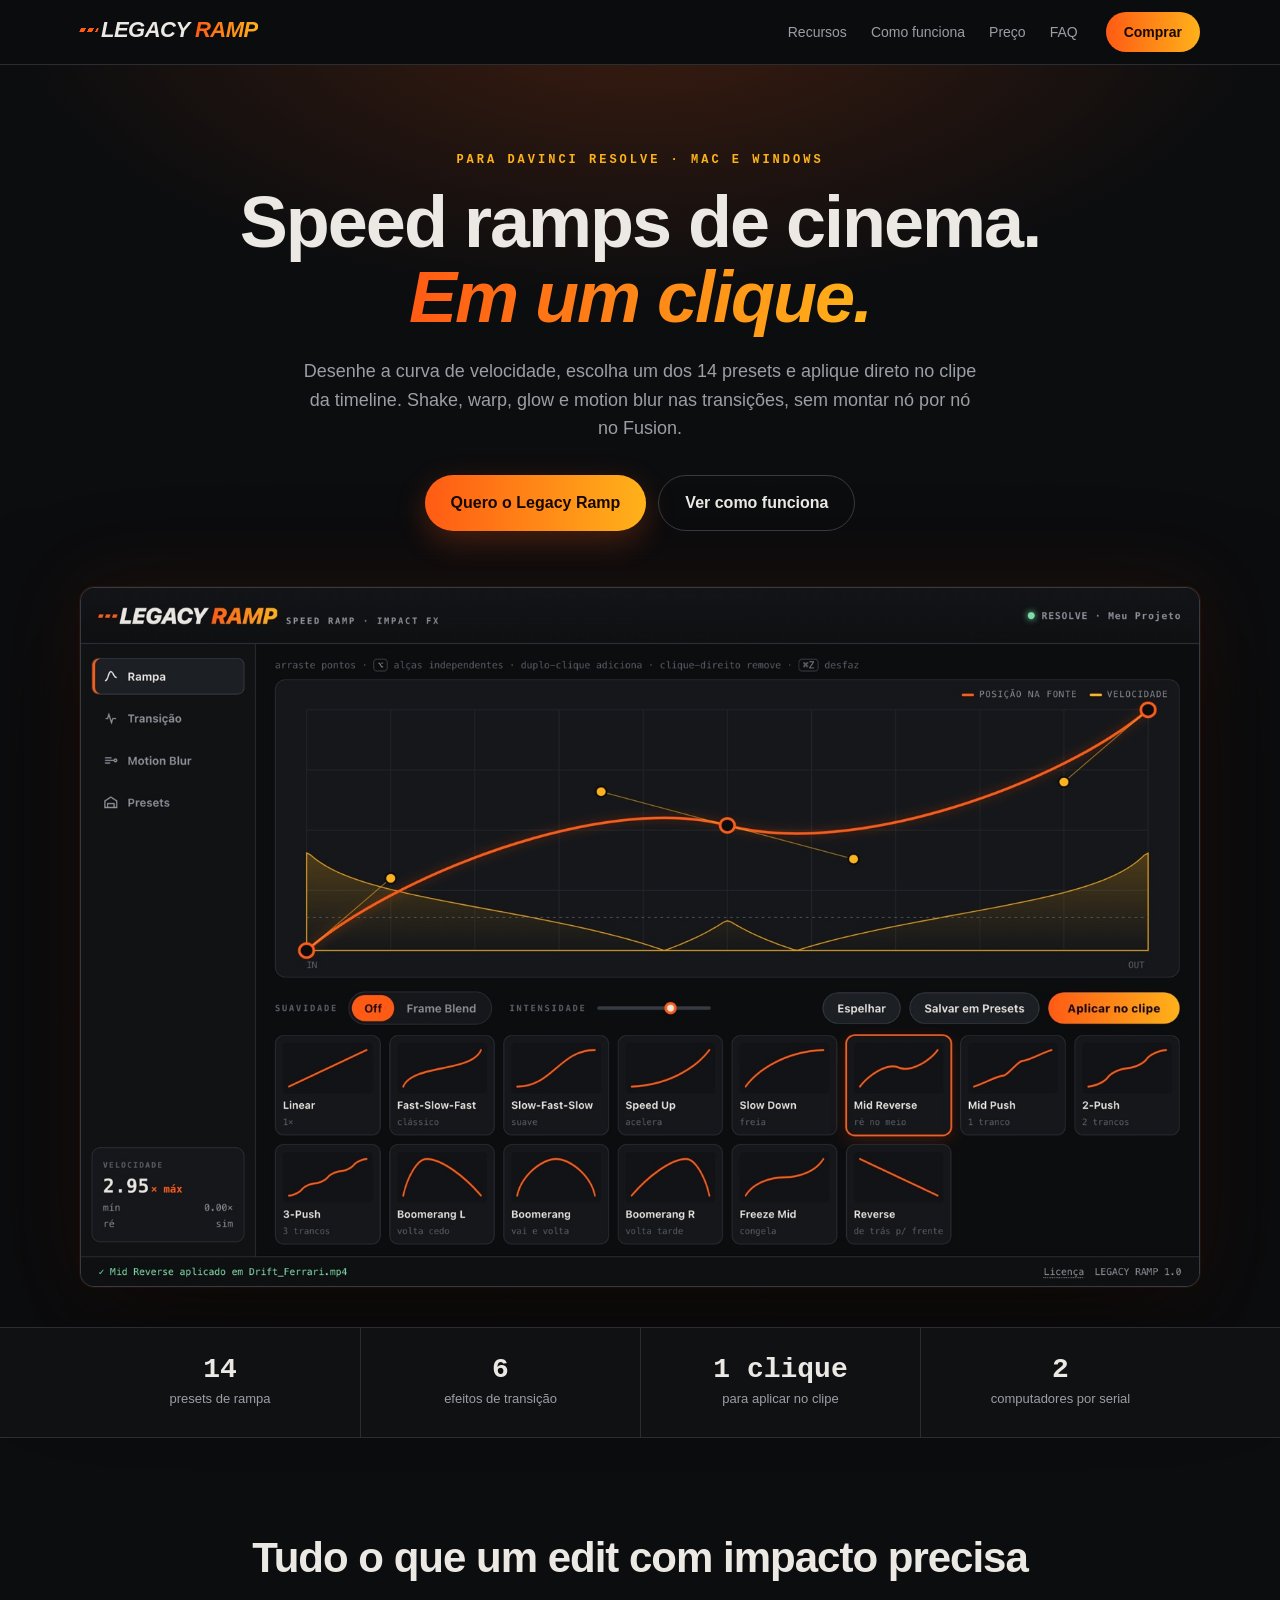
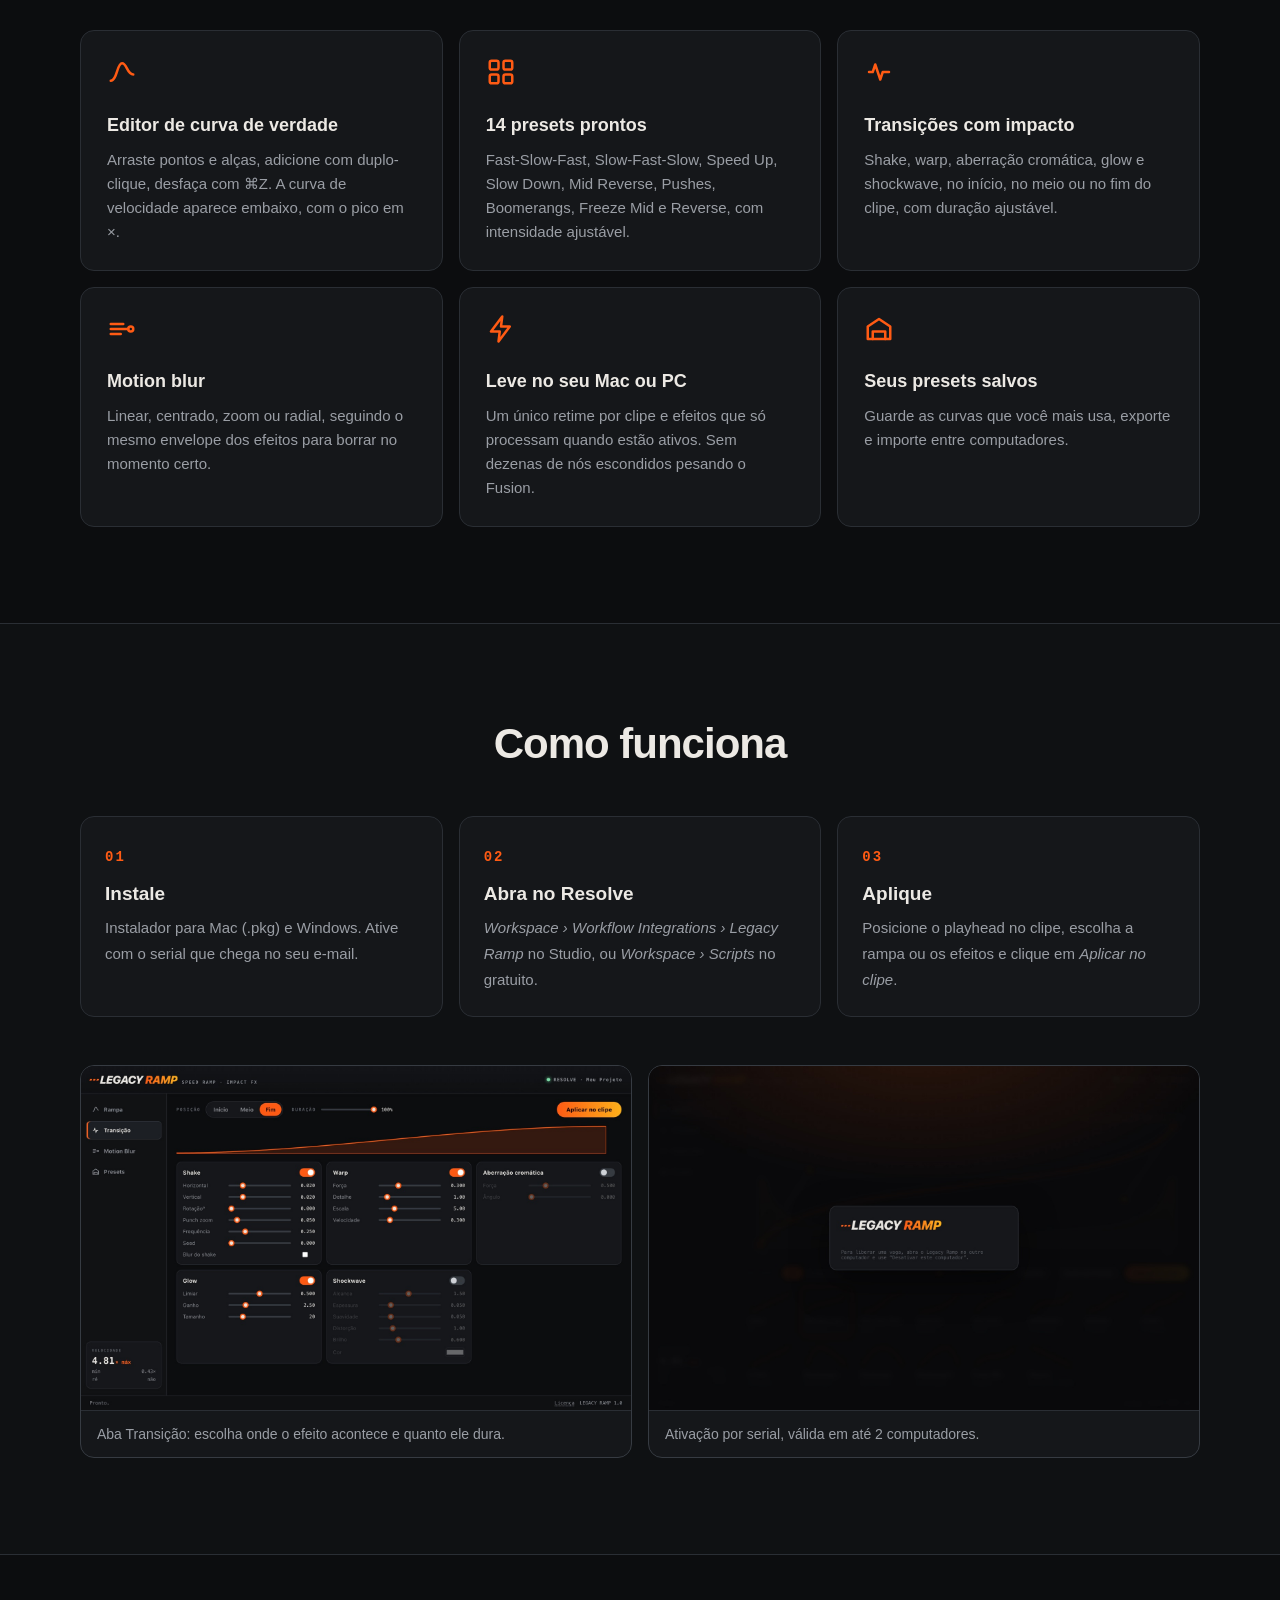
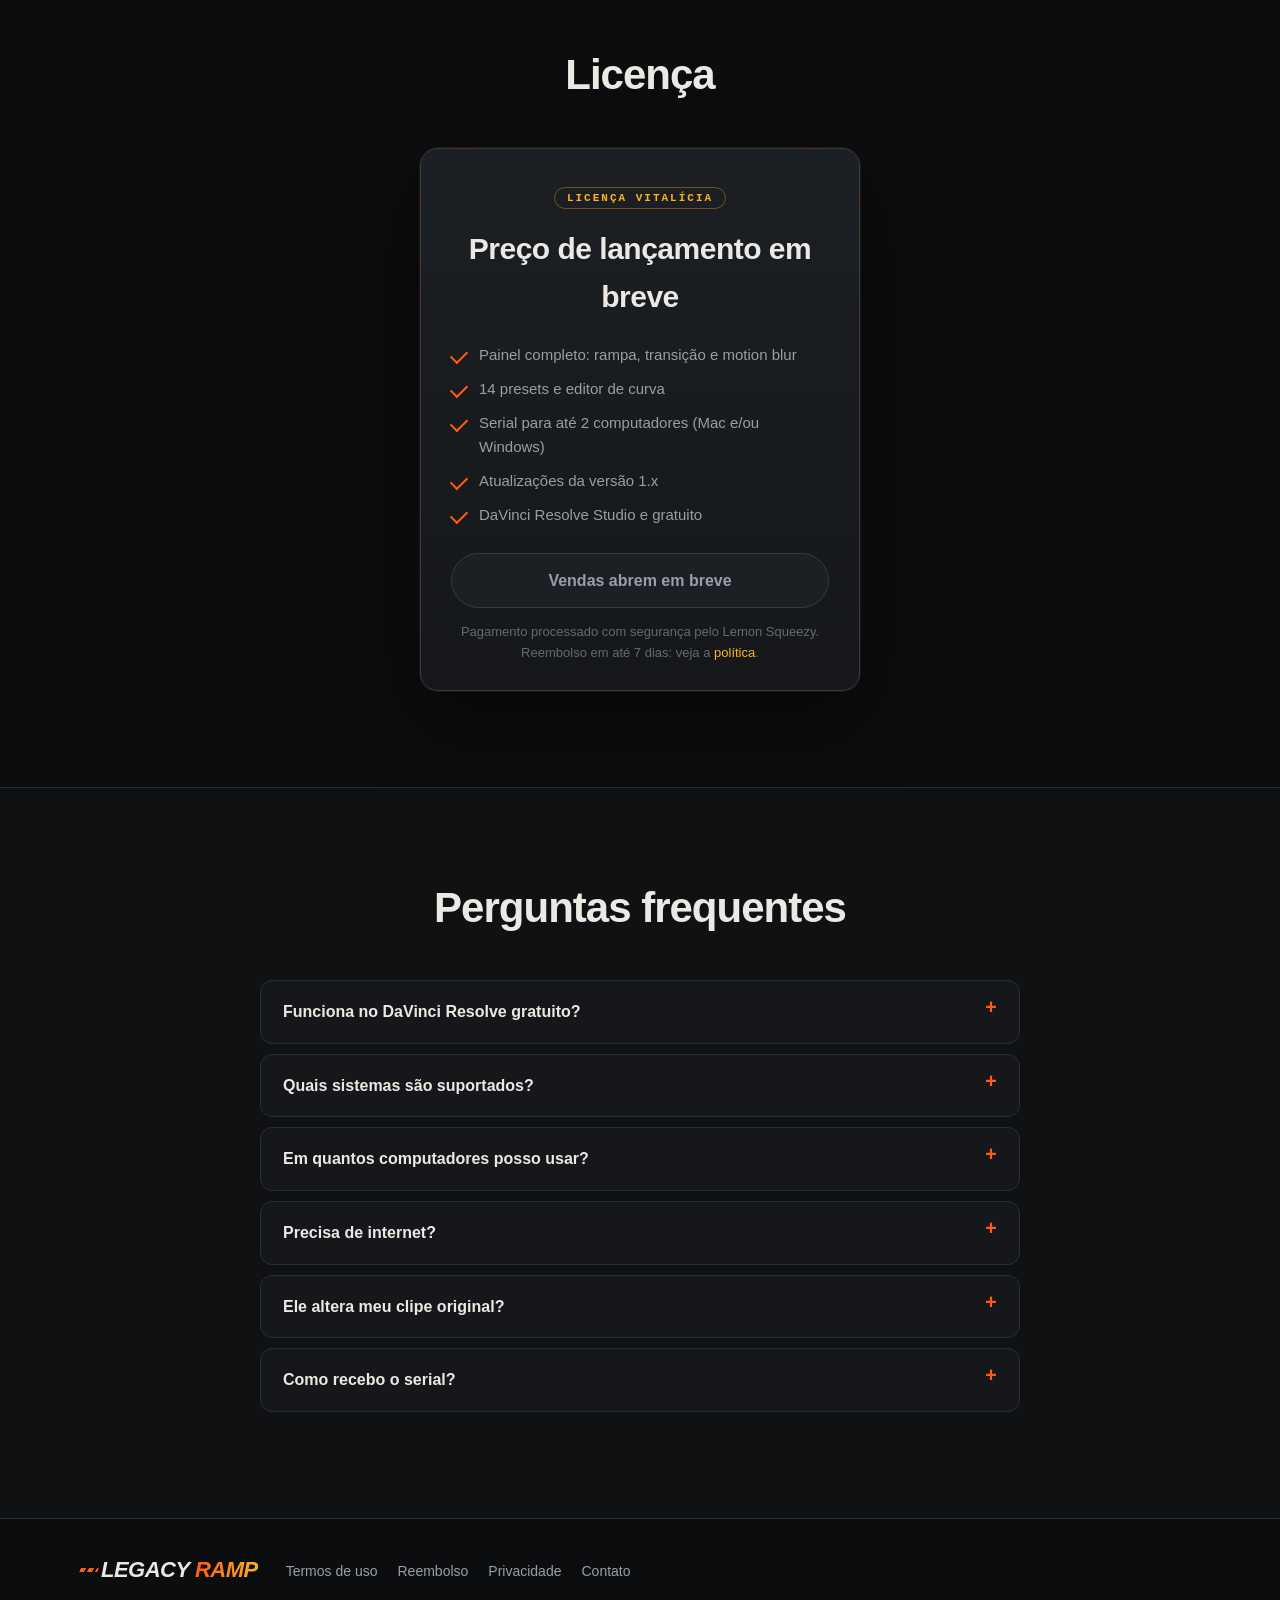
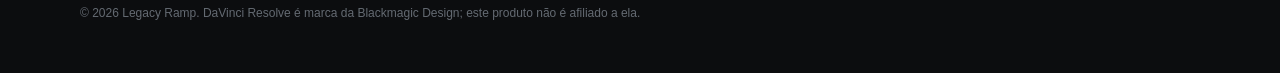
==== index.html @ 6aaabbdf "Landing page do Legacy Ramp Co-Authored-By: Claude Opus 5.5 <noreply@anthropic.com>" ====
<!doctype html>
<html lang="pt-BR">
<head>
<meta charset="utf-8">
<meta name="viewport" content="width=device-width, initial-scale=1">
<title>Legacy Ramp — speed ramp e impact FX para DaVinci Resolve</title>
<meta name="description" content="Speed ramps com curva editável, 14 presets e efeitos de transição (shake, warp, aberração, glow, shockwave, motion blur) aplicados com um clique no DaVinci Resolve.">
<meta property="og:title" content="Legacy Ramp — speed ramp e impact FX para DaVinci Resolve">
<meta property="og:description" content="Rampas de velocidade e efeitos de impacto aplicados com um clique no DaVinci Resolve.">
<meta property="og:image" content="img/ramp.jpg">
<link rel="icon" href="data:image/svg+xml,%3Csvg xmlns='http://www.w3.org/2000/svg' viewBox='0 0 32 32'%3E%3Crect width='32' height='32' rx='7' fill='%230c0d0f'/%3E%3Cpath d='M5 24c8 0 7-16 13-16s5 9 9 9' fill='none' stroke='%23ff5b14' stroke-width='3.5' stroke-linecap='round'/%3E%3C/svg%3E">
<link rel="stylesheet" href="style.css">
</head>
<body>

<header class="top">
  <div class="wrap bar">
    <a class="mark" href="#"><b><i></i>LEGACY <u>RAMP</u></b></a>
    <nav>
      <a href="#recursos">Recursos</a>
      <a href="#como">Como funciona</a>
      <a href="#preco">Preço</a>
      <a href="#faq">FAQ</a>
    </nav>
    <a class="btn sm" href="#preco">Comprar</a>
  </div>
</header>

<main>
  <!-- HERO -->
  <section class="hero">
    <div class="wrap">
      <p class="eyebrow">Para DaVinci Resolve · Mac e Windows</p>
      <h1>Speed ramps de cinema.<br><span>Em um clique.</span></h1>
      <p class="lead">Desenhe a curva de velocidade, escolha um dos 14 presets e aplique direto no clipe da timeline. Shake, warp, glow e motion blur nas transições, sem montar nó por nó no Fusion.</p>
      <div class="cta">
        <a class="btn" href="#preco">Quero o Legacy Ramp</a>
        <a class="btn ghost" href="#como">Ver como funciona</a>
      </div>
      <figure class="shot hero-shot">
        <img src="img/ramp.jpg" width="1600" height="1000" alt="Interface do Legacy Ramp: editor de curva de velocidade com o preset Mid Reverse selecionado e a grade de presets.">
      </figure>
    </div>
  </section>

  <!-- STRIP -->
  <section class="strip">
    <div class="wrap row">
      <div><b>14</b><span>presets de rampa</span></div>
      <div><b>6</b><span>efeitos de transição</span></div>
      <div><b>1 clique</b><span>para aplicar no clipe</span></div>
      <div><b>2</b><span>computadores por serial</span></div>
    </div>
  </section>

  <!-- FEATURES -->
  <section id="recursos" class="sec">
    <div class="wrap">
      <h2>Tudo o que um edit com impacto precisa</h2>
      <div class="grid">
        <article>
          <svg viewBox="0 0 24 24"><path d="M3 19c5 0 5-14 9-14s4 9 9 9"/></svg>
          <h3>Editor de curva de verdade</h3>
          <p>Arraste pontos e alças, adicione com duplo-clique, desfaça com ⌘Z. A curva de velocidade aparece embaixo, com o pico em ×.</p>
        </article>
        <article>
          <svg viewBox="0 0 24 24"><rect x="3" y="3" width="7" height="7" rx="1.5"/><rect x="14" y="3" width="7" height="7" rx="1.5"/><rect x="3" y="14" width="7" height="7" rx="1.5"/><rect x="14" y="14" width="7" height="7" rx="1.5"/></svg>
          <h3>14 presets prontos</h3>
          <p>Fast-Slow-Fast, Slow-Fast-Slow, Speed Up, Slow Down, Mid Reverse, Pushes, Boomerangs, Freeze Mid e Reverse, com intensidade ajustável.</p>
        </article>
        <article>
          <svg viewBox="0 0 24 24"><path d="M4 12h3l2-6 4 12 2-6h5"/></svg>
          <h3>Transições com impacto</h3>
          <p>Shake, warp, aberração cromática, glow e shockwave, no início, no meio ou no fim do clipe, com duração ajustável.</p>
        </article>
        <article>
          <svg viewBox="0 0 24 24"><path d="M3 8h10M3 12h14M3 16h8"/><circle cx="19" cy="12" r="2"/></svg>
          <h3>Motion blur</h3>
          <p>Linear, centrado, zoom ou radial, seguindo o mesmo envelope dos efeitos para borrar no momento certo.</p>
        </article>
        <article>
          <svg viewBox="0 0 24 24"><path d="M13 2 4 14h7l-1 8 9-12h-7z"/></svg>
          <h3>Leve no seu Mac ou PC</h3>
          <p>Um único retime por clipe e efeitos que só processam quando estão ativos. Sem dezenas de nós escondidos pesando o Fusion.</p>
        </article>
        <article>
          <svg viewBox="0 0 24 24"><path d="M3 10l9-6 9 6v10H3z"/><path d="M7 20v-6h10v6"/></svg>
          <h3>Seus presets salvos</h3>
          <p>Guarde as curvas que você mais usa, exporte e importe entre computadores.</p>
        </article>
      </div>
    </div>
  </section>

  <!-- HOW -->
  <section id="como" class="sec alt">
    <div class="wrap">
      <h2>Como funciona</h2>
      <ol class="steps">
        <li><b>Instale</b><span>Instalador para Mac (.pkg) e Windows. Ative com o serial que chega no seu e-mail.</span></li>
        <li><b>Abra no Resolve</b><span><i>Workspace › Workflow Integrations › Legacy Ramp</i> no Studio, ou <i>Workspace › Scripts</i> no gratuito.</span></li>
        <li><b>Aplique</b><span>Posicione o playhead no clipe, escolha a rampa ou os efeitos e clique em <i>Aplicar no clipe</i>.</span></li>
      </ol>
      <div class="pair">
        <figure class="shot"><img src="img/fx.jpg" width="1600" height="1000" loading="lazy" alt="Aba Transição: shake, warp e glow ativados, com o envelope do efeito no fim do clipe."><figcaption>Aba Transição: escolha onde o efeito acontece e quanto ele dura.</figcaption></figure>
        <figure class="shot"><img src="img/gate.jpg" width="1600" height="1000" loading="lazy" alt="Tela de ativação do Legacy Ramp pedindo o serial."><figcaption>Ativação por serial, válida em até 2 computadores.</figcaption></figure>
      </div>
    </div>
  </section>

  <!-- PRICE -->
  <section id="preco" class="sec">
    <div class="wrap">
      <h2>Licença</h2>
      <div class="price">
        <div class="tag">Licença vitalícia</div>
        <p class="amount" id="amount">Preço de lançamento em breve</p>
        <ul>
          <li>Painel completo: rampa, transição e motion blur</li>
          <li>14 presets e editor de curva</li>
          <li>Serial para até 2 computadores (Mac e/ou Windows)</li>
          <li>Atualizações da versão 1.x</li>
          <li>DaVinci Resolve Studio e gratuito</li>
        </ul>
        <a class="btn wide disabled" id="buy" href="#preco" aria-disabled="true">Vendas abrem em breve</a>
        <small>Pagamento processado com segurança pelo Lemon Squeezy. Reembolso em até 7 dias: veja a <a href="politicas.html#reembolso">política</a>.</small>
      </div>
    </div>
  </section>

  <!-- FAQ -->
  <section id="faq" class="sec alt">
    <div class="wrap narrow">
      <h2>Perguntas frequentes</h2>
      <details><summary>Funciona no DaVinci Resolve gratuito?</summary><p>Sim. No Studio ele abre como painel em <i>Workspace › Workflow Integrations</i>. No gratuito, esse menu não existe; o Legacy Ramp abre por <i>Workspace › Scripts</i> e mostra a mesma interface no navegador. Nesse caso é preciso ter o Python 3 instalado (python.org).</p></details>
      <details><summary>Quais sistemas são suportados?</summary><p>macOS (Apple Silicon e Intel) e Windows 10/11, com DaVinci Resolve 19 ou mais recente (testado no Resolve 21).</p></details>
      <details><summary>Em quantos computadores posso usar?</summary><p>Cada serial fica ativo em até 2 computadores ao mesmo tempo. Para trocar de máquina, use <i>Licença › Desativar este computador</i> na antiga e ative na nova.</p></details>
      <details><summary>Precisa de internet?</summary><p>Só para ativar. Depois disso o Legacy Ramp confere a licença quando há conexão e continua funcionando até 14 dias sem internet.</p></details>
      <details><summary>Ele altera meu clipe original?</summary><p>Não. O Legacy Ramp trabalha na composição Fusion do clipe na timeline; o arquivo de mídia não é modificado e nós que você já tenha nessa composição são mantidos.</p></details>
      <details><summary>Como recebo o serial?</summary><p>Logo após a compra, no e-mail do recibo, junto com o link para baixar o instalador.</p></details>
    </div>
  </section>
</main>

<footer class="foot">
  <div class="wrap row">
    <a class="mark" href="#"><b><i></i>LEGACY <u>RAMP</u></b></a>
    <nav>
      <a href="politicas.html#termos">Termos de uso</a>
      <a href="politicas.html#reembolso">Reembolso</a>
      <a href="politicas.html#privacidade">Privacidade</a>
      <a href="politicas.html#contato">Contato</a>
    </nav>
    <small>© <span id="y">2026</span> Legacy Ramp. DaVinci Resolve é marca da Blackmagic Design; este produto não é afiliado a ela.</small>
  </div>
</footer>

<script>
  // Fill these when the store is live: price text and the Lemon Squeezy checkout link.
  const PRICE = "";
  const CHECKOUT_URL = "";
  if (PRICE) document.getElementById("amount").textContent = PRICE;
  if (CHECKOUT_URL) {
    const b = document.getElementById("buy");
    b.href = CHECKOUT_URL; b.textContent = "Comprar agora"; b.classList.remove("disabled"); b.removeAttribute("aria-disabled");
  }
  document.getElementById("y").textContent = new Date().getFullYear();
</script>
</body>
</html>
---- style.css ----
:root{
  --bg:#0c0d0f; --panel:#15171a; --panel2:#1c1f23; --line:#2a2e34; --line2:#363b42;
  --text:#ece9e4; --dim:#9a9ea5; --faint:#646a72;
  --hot:#ff5b14; --hot2:#ffb21a;
  --mono:ui-monospace,"SF Mono",Menlo,Consolas,monospace;
  --sans:-apple-system,BlinkMacSystemFont,"Segoe UI",Inter,Roboto,sans-serif;
}
*{box-sizing:border-box;margin:0;padding:0}
html{scroll-behavior:smooth;scroll-padding-top:72px}
body{background:var(--bg);color:var(--text);font:16px/1.6 var(--sans);-webkit-font-smoothing:antialiased}
a{color:inherit;text-decoration:none}
img{display:block;max-width:100%;height:auto}
.wrap{width:min(1120px,100% - 32px);margin:0 auto}
.narrow{width:min(760px,100% - 32px)}

/* brand */
.mark b{font:900 italic 22px/1 var(--sans);letter-spacing:-.5px;white-space:nowrap}
.mark b u{text-decoration:none;background:linear-gradient(90deg,var(--hot),var(--hot2));-webkit-background-clip:text;background-clip:text;color:transparent}
.mark b i{display:inline-block;width:18px;height:4px;margin:0 3px 5px 0;background:repeating-linear-gradient(90deg,var(--hot) 0 5px,transparent 5px 8px);transform:skewX(-20deg)}

/* header */
.top{position:sticky;top:0;z-index:10;background:rgba(12,13,15,.82);backdrop-filter:blur(10px);border-bottom:1px solid var(--line)}
.bar{display:flex;align-items:center;gap:28px;height:64px}
.bar nav{display:flex;gap:24px;margin-left:auto;font-size:14px;color:var(--dim)}
.bar nav a:hover{color:var(--text)}

/* buttons */
.btn{display:inline-flex;align-items:center;justify-content:center;gap:8px;padding:14px 26px;border-radius:999px;font-weight:800;color:#170800;background:linear-gradient(90deg,var(--hot),var(--hot2));box-shadow:0 10px 30px rgba(255,91,20,.25);transition:filter .15s,transform .15s}
.btn:hover{filter:brightness(1.08);transform:translateY(-1px)}
.btn.sm{padding:9px 18px;font-size:14px;box-shadow:none}
.btn.ghost{background:none;color:var(--text);border:1px solid var(--line2);box-shadow:none}
.btn.ghost:hover{border-color:var(--faint)}
.btn.wide{width:100%}
.btn.disabled{background:var(--panel2);color:var(--dim);box-shadow:none;cursor:default;border:1px solid var(--line2)}
.btn.disabled:hover{filter:none;transform:none}

/* hero */
.hero{padding:88px 0 40px;text-align:center;background:radial-gradient(900px 420px at 50% -60px,rgba(255,91,20,.20),transparent 70%)}
.eyebrow{font:700 12px var(--mono);letter-spacing:3px;text-transform:uppercase;color:var(--hot2)}
.hero h1{margin:18px auto 0;font-size:clamp(38px,6.4vw,72px);line-height:1.04;letter-spacing:-2px;font-weight:900}
.hero h1 span{background:linear-gradient(90deg,var(--hot),var(--hot2));-webkit-background-clip:text;background-clip:text;color:transparent;font-style:italic}
.lead{max-width:680px;margin:22px auto 0;color:var(--dim);font-size:18px}
.cta{display:flex;gap:12px;justify-content:center;flex-wrap:wrap;margin-top:32px}
.shot{border-radius:14px;overflow:hidden;border:1px solid var(--line2);background:var(--panel)}
.hero-shot{margin-top:56px;box-shadow:0 40px 120px rgba(0,0,0,.6),0 0 0 1px rgba(255,91,20,.10),0 0 80px rgba(255,91,20,.10)}

/* strip */
.strip{border-block:1px solid var(--line);background:#0f1113}
.strip .row{display:grid;grid-template-columns:repeat(4,1fr);text-align:center}
.strip .row div{padding:26px 8px}
.strip .row div+div{border-left:1px solid var(--line)}
.strip b{display:block;font:800 28px var(--mono);color:var(--text)}
.strip span{font-size:13px;color:var(--dim)}

/* sections */
.sec{padding:96px 0}
.sec.alt{background:#0f1113;border-block:1px solid var(--line)}
.sec h2{font-size:clamp(28px,3.6vw,42px);letter-spacing:-1px;line-height:1.15;text-align:center;margin-bottom:48px}
.grid{display:grid;grid-template-columns:repeat(3,1fr);gap:16px}
.grid article{background:var(--panel);border:1px solid var(--line);border-radius:14px;padding:26px}
.grid svg{width:30px;height:30px;fill:none;stroke:var(--hot);stroke-width:2;stroke-linecap:round;stroke-linejoin:round}
.grid h3{margin:16px 0 8px;font-size:18px}
.grid p{color:var(--dim);font-size:15px}

.steps{list-style:none;counter-reset:s;display:grid;grid-template-columns:repeat(3,1fr);gap:16px;margin-bottom:48px}
.steps li{counter-increment:s;position:relative;padding:26px 24px 24px;border:1px solid var(--line);border-radius:14px;background:var(--panel)}
.steps li::before{content:"0" counter(s);font:800 14px var(--mono);color:var(--hot);letter-spacing:2px}
.steps b{display:block;margin:10px 0 6px;font-size:19px}
.steps span{color:var(--dim);font-size:15px}
.pair{display:grid;grid-template-columns:1fr 1fr;gap:16px}
.pair figcaption{padding:12px 16px;font-size:14px;color:var(--dim);border-top:1px solid var(--line)}

/* price */
.price{max-width:440px;margin:0 auto;padding:34px 30px 26px;border-radius:18px;background:linear-gradient(180deg,var(--panel2),var(--panel));border:1px solid var(--line2);box-shadow:0 0 0 1px rgba(255,91,20,.12),0 30px 80px rgba(0,0,0,.45);text-align:center}
.tag{display:inline-block;padding:4px 12px;border-radius:999px;font:700 11px var(--mono);letter-spacing:2px;text-transform:uppercase;color:var(--hot2);border:1px solid rgba(255,178,26,.35)}
.amount{margin:16px 0 4px;font-size:30px;font-weight:900;letter-spacing:-.5px}
.price ul{list-style:none;text-align:left;margin:22px 0 26px;display:grid;gap:10px}
.price li{position:relative;padding-left:28px;color:var(--dim);font-size:15px}
.price li::before{content:"";position:absolute;left:0;top:7px;width:14px;height:8px;border-left:2.5px solid var(--hot);border-bottom:2.5px solid var(--hot);transform:rotate(-45deg)}
.price small{display:block;margin-top:14px;color:var(--faint);font-size:13px}
.price small a{color:var(--hot2)}

/* faq */
details{border:1px solid var(--line);border-radius:12px;background:var(--panel);margin-bottom:10px}
summary{cursor:pointer;list-style:none;padding:18px 22px;font-weight:700;display:flex;justify-content:space-between;gap:16px}
summary::-webkit-details-marker{display:none}
summary::after{content:"+";color:var(--hot);font:700 20px/1 var(--mono)}
details[open] summary::after{content:"–"}
details p{padding:0 22px 20px;color:var(--dim);font-size:15px}

/* footer */
.foot{padding:40px 0 48px}
.foot .row{display:flex;align-items:center;flex-wrap:wrap;gap:20px 28px}
.foot nav{display:flex;gap:20px;flex-wrap:wrap;font-size:14px;color:var(--dim)}
.foot nav a:hover{color:var(--text)}
.foot small{flex-basis:100%;color:var(--faint);font-size:12px}

/* policies page */
.doc{padding:64px 0 96px}
.doc h1{font-size:40px;letter-spacing:-1px;margin-bottom:8px}
.doc .upd{color:var(--faint);font:13px var(--mono);margin-bottom:40px}
.doc h2{font-size:24px;margin:48px 0 14px;padding-top:8px;text-align:left}
.doc p,.doc li{color:var(--dim);font-size:16px;margin-bottom:12px}
.doc ul{padding-left:22px}
.doc a{color:var(--hot2);text-decoration:underline;text-underline-offset:3px}

@media (max-width:860px){
  .bar nav{display:none}
  .bar .btn{margin-left:auto}
  .grid,.steps,.pair{grid-template-columns:1fr}
  .strip .row{grid-template-columns:1fr 1fr}
  .strip .row div:nth-child(3){border-left:0}
  .strip .row div:nth-child(n+3){border-top:1px solid var(--line)}
  .sec{padding:72px 0}
  .hero{padding-top:64px}
}
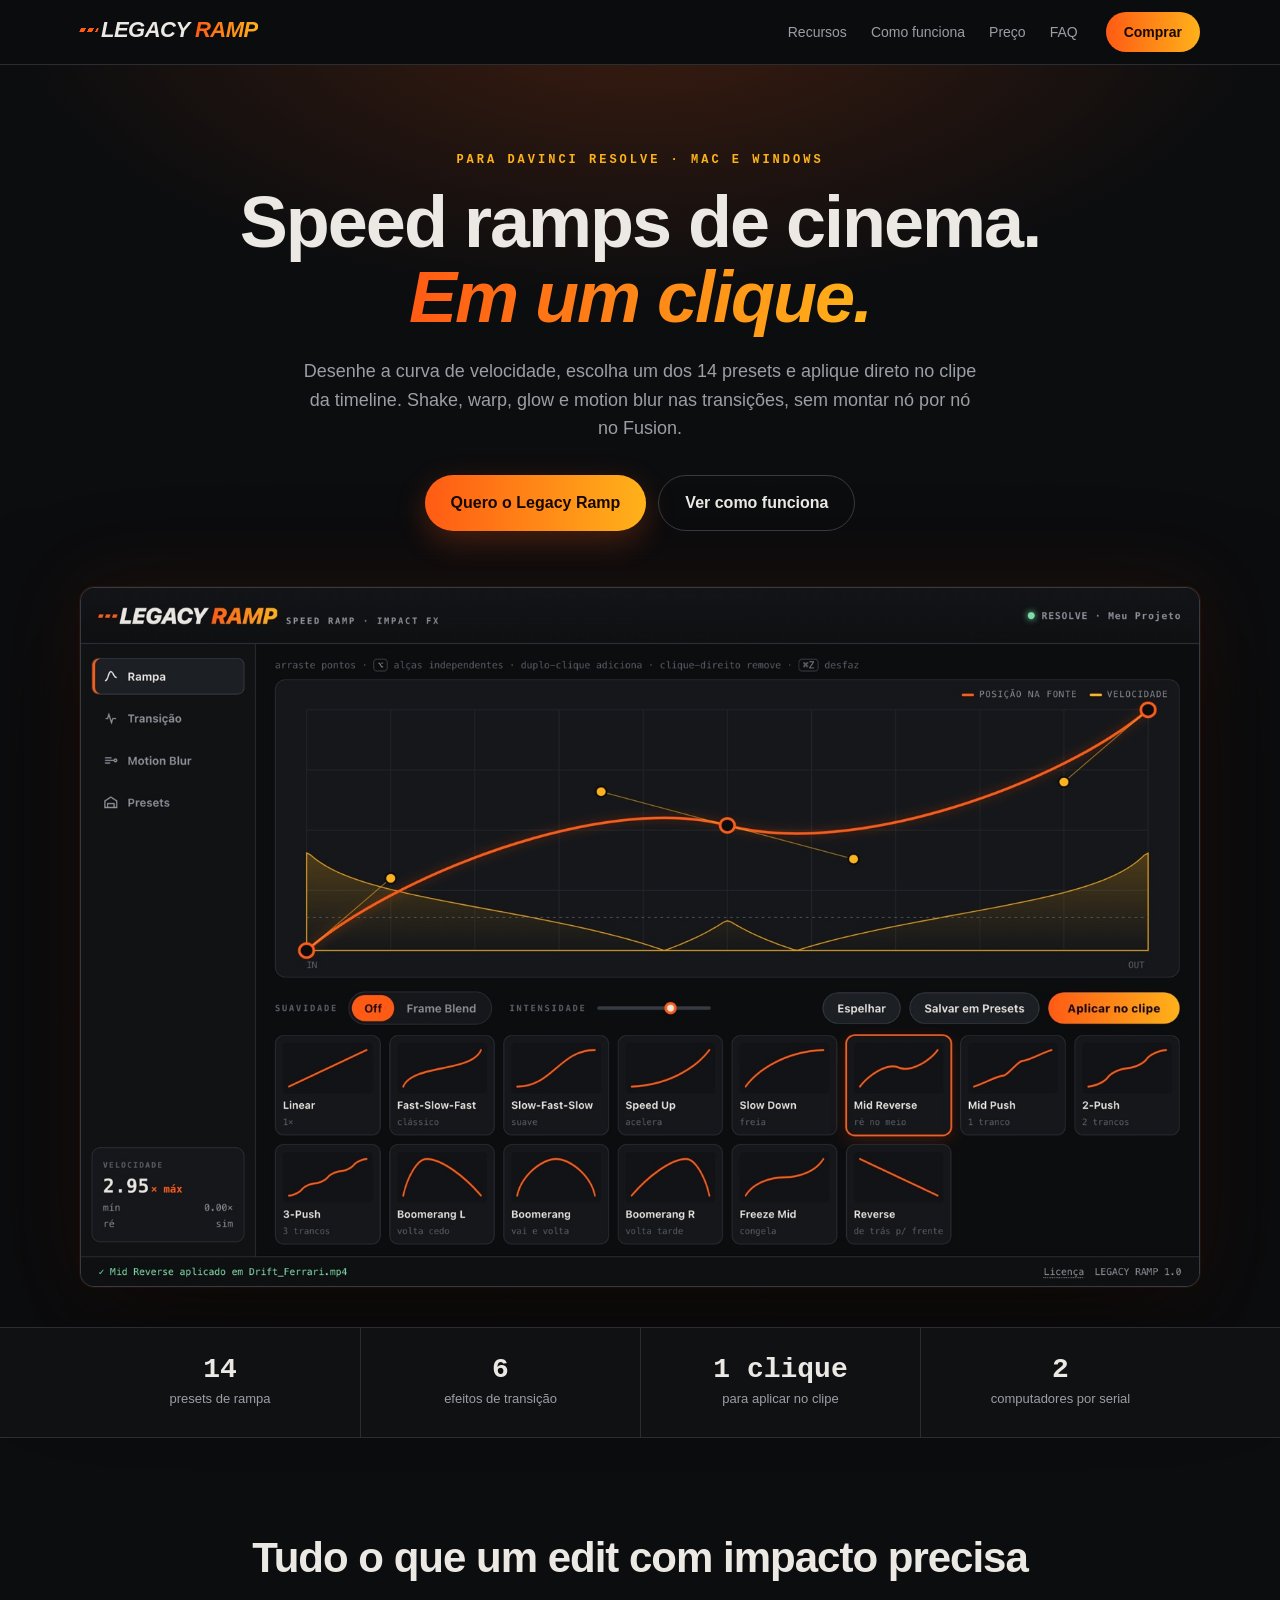
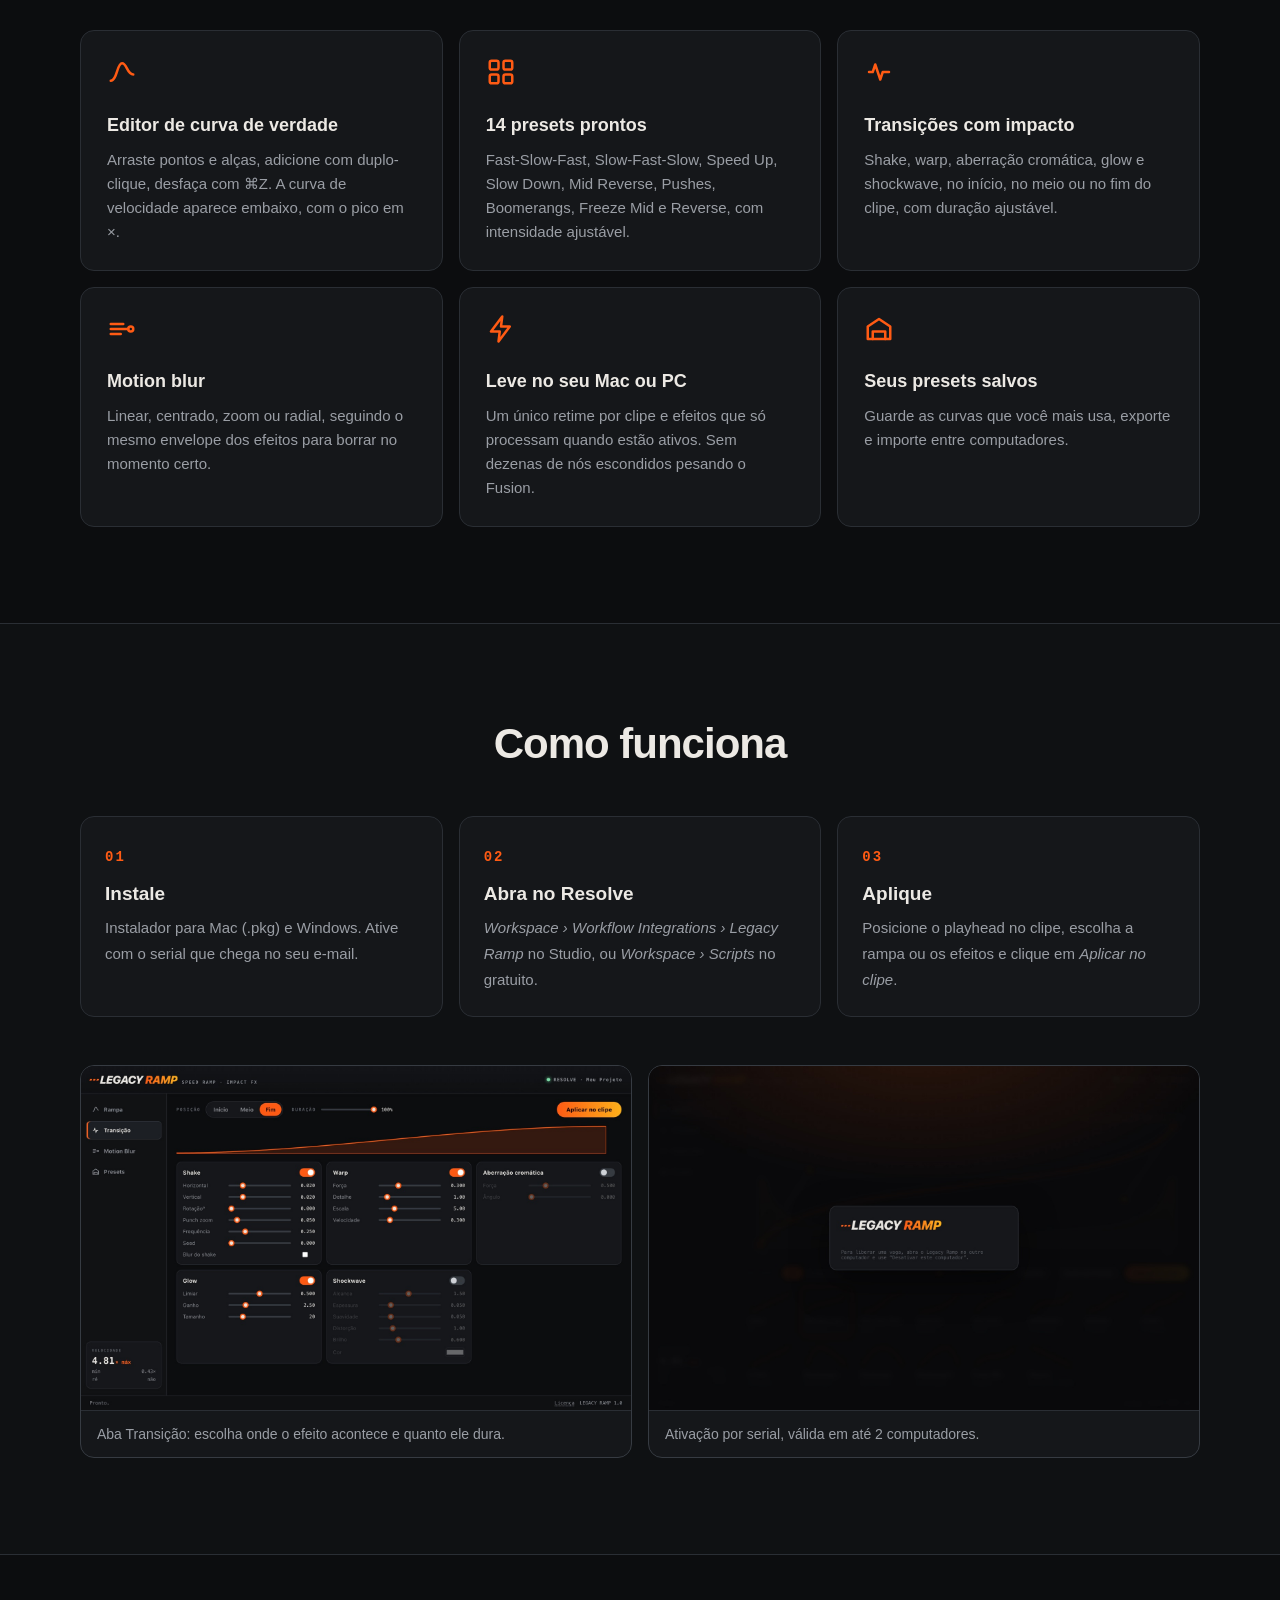
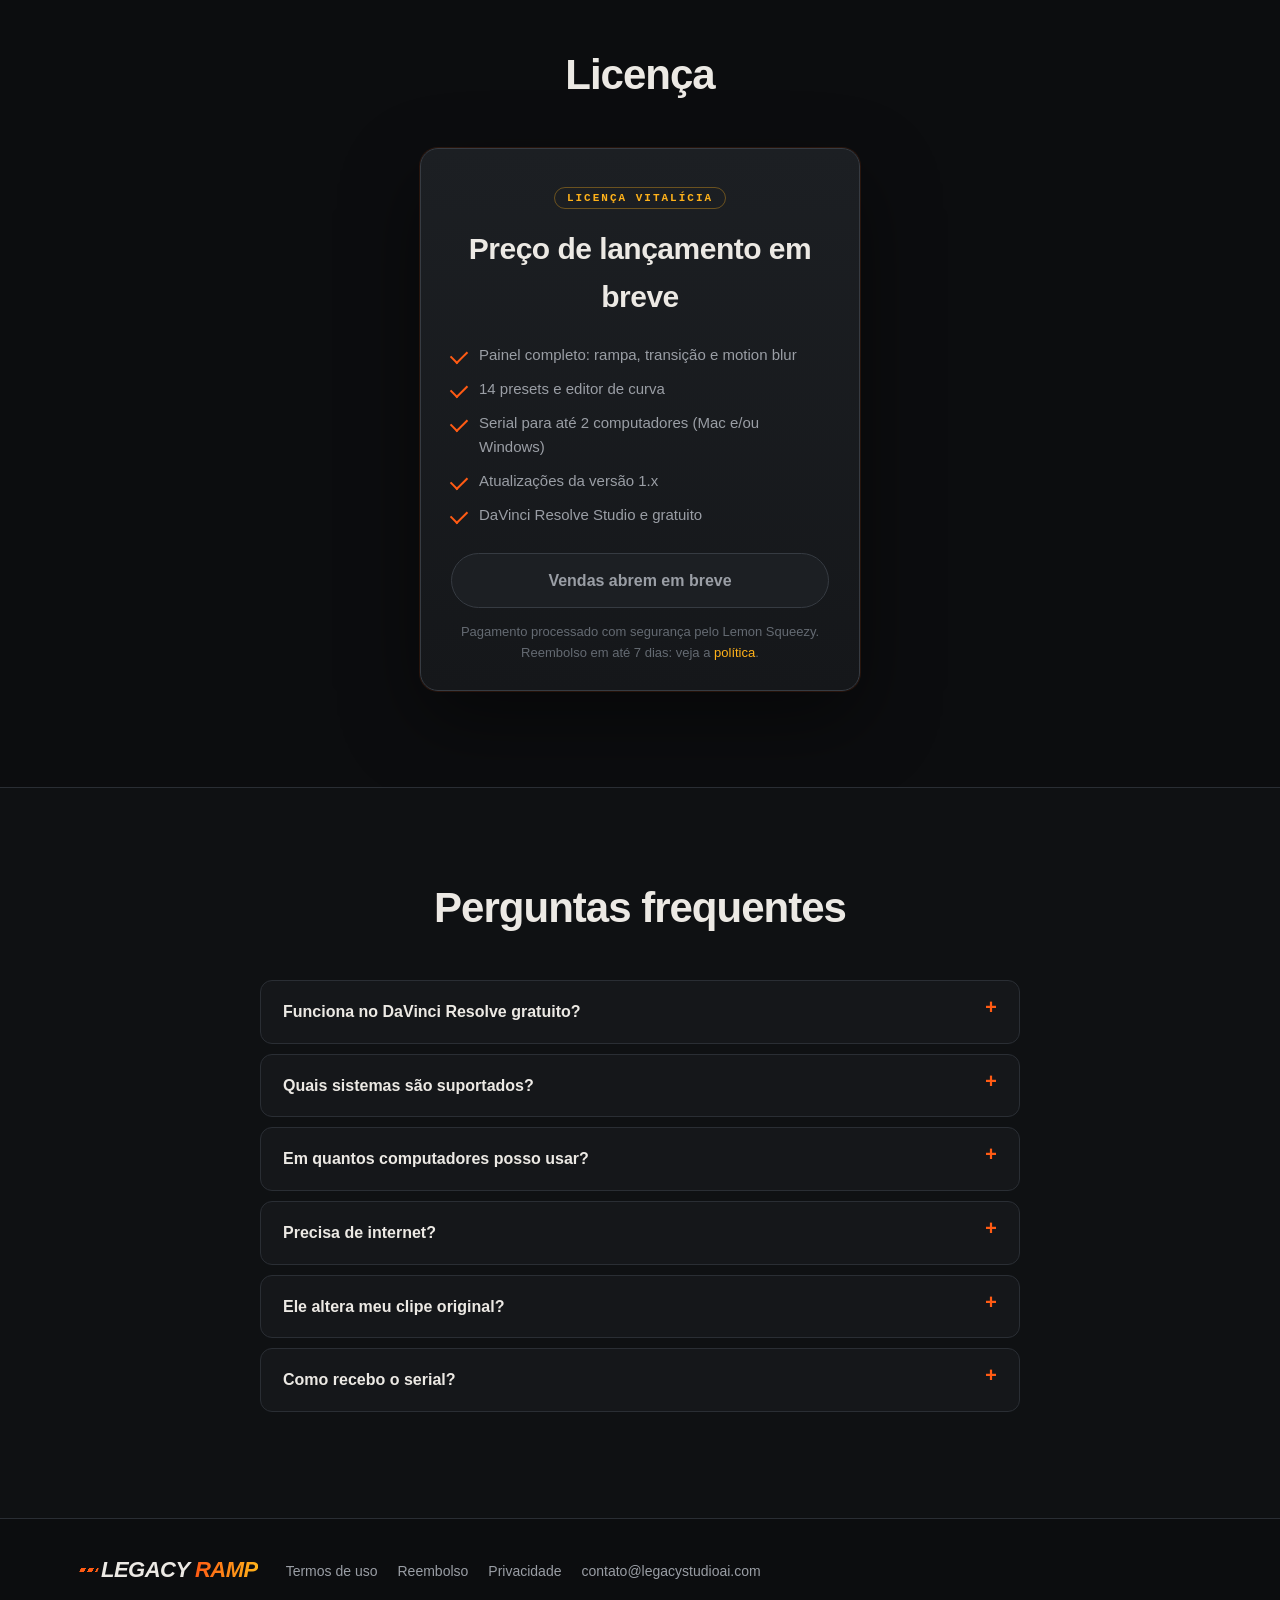
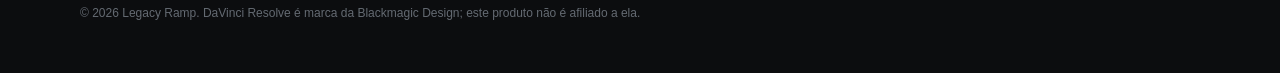
==== commit 9b398bfb: "Contato e dominio ramp.legacystudioai.com Co-Authored-By: Claude Opus 5.5 <noreply@anthropic.com>" ====
--- a/index.html
+++ b/index.html
@@ -7,7 +7,8 @@
 <meta name="description" content="Speed ramps com curva editável, 14 presets e efeitos de transição (shake, warp, aberração, glow, shockwave, motion blur) aplicados com um clique no DaVinci Resolve.">
 <meta property="og:title" content="Legacy Ramp — speed ramp e impact FX para DaVinci Resolve">
 <meta property="og:description" content="Rampas de velocidade e efeitos de impacto aplicados com um clique no DaVinci Resolve.">
-<meta property="og:image" content="img/ramp.jpg">
+<meta property="og:image" content="https://ramp.legacystudioai.com/img/ramp.jpg">
+<link rel="canonical" href="https://ramp.legacystudioai.com/">
 <link rel="icon" href="data:image/svg+xml,%3Csvg xmlns='http://www.w3.org/2000/svg' viewBox='0 0 32 32'%3E%3Crect width='32' height='32' rx='7' fill='%230c0d0f'/%3E%3Cpath d='M5 24c8 0 7-16 13-16s5 9 9 9' fill='none' stroke='%23ff5b14' stroke-width='3.5' stroke-linecap='round'/%3E%3C/svg%3E">
 <link rel="stylesheet" href="style.css">
 </head>
@@ -149,7 +150,7 @@
       <a href="politicas.html#termos">Termos de uso</a>
       <a href="politicas.html#reembolso">Reembolso</a>
       <a href="politicas.html#privacidade">Privacidade</a>
-      <a href="politicas.html#contato">Contato</a>
+      <a href="mailto:contato@legacystudioai.com">contato@legacystudioai.com</a>
     </nav>
     <small>© <span id="y">2026</span> Legacy Ramp. DaVinci Resolve é marca da Blackmagic Design; este produto não é afiliado a ela.</small>
   </div>
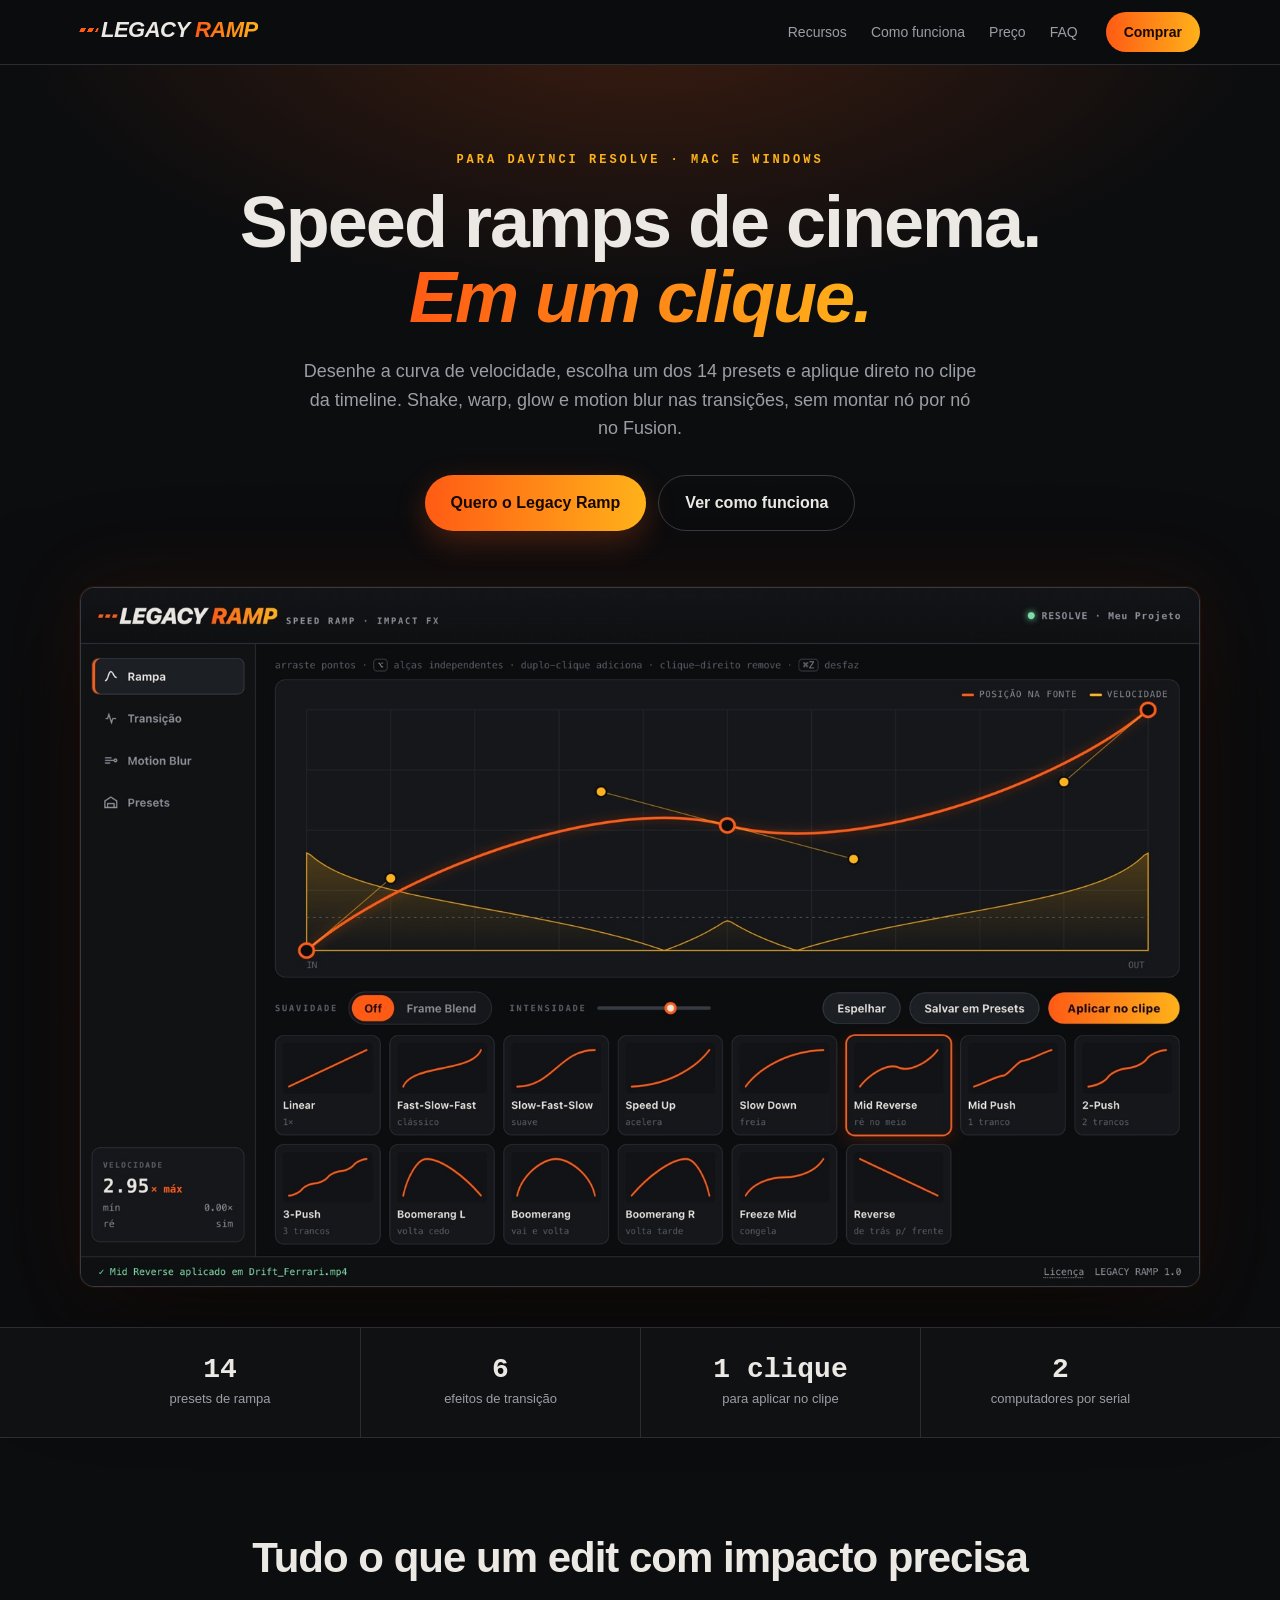
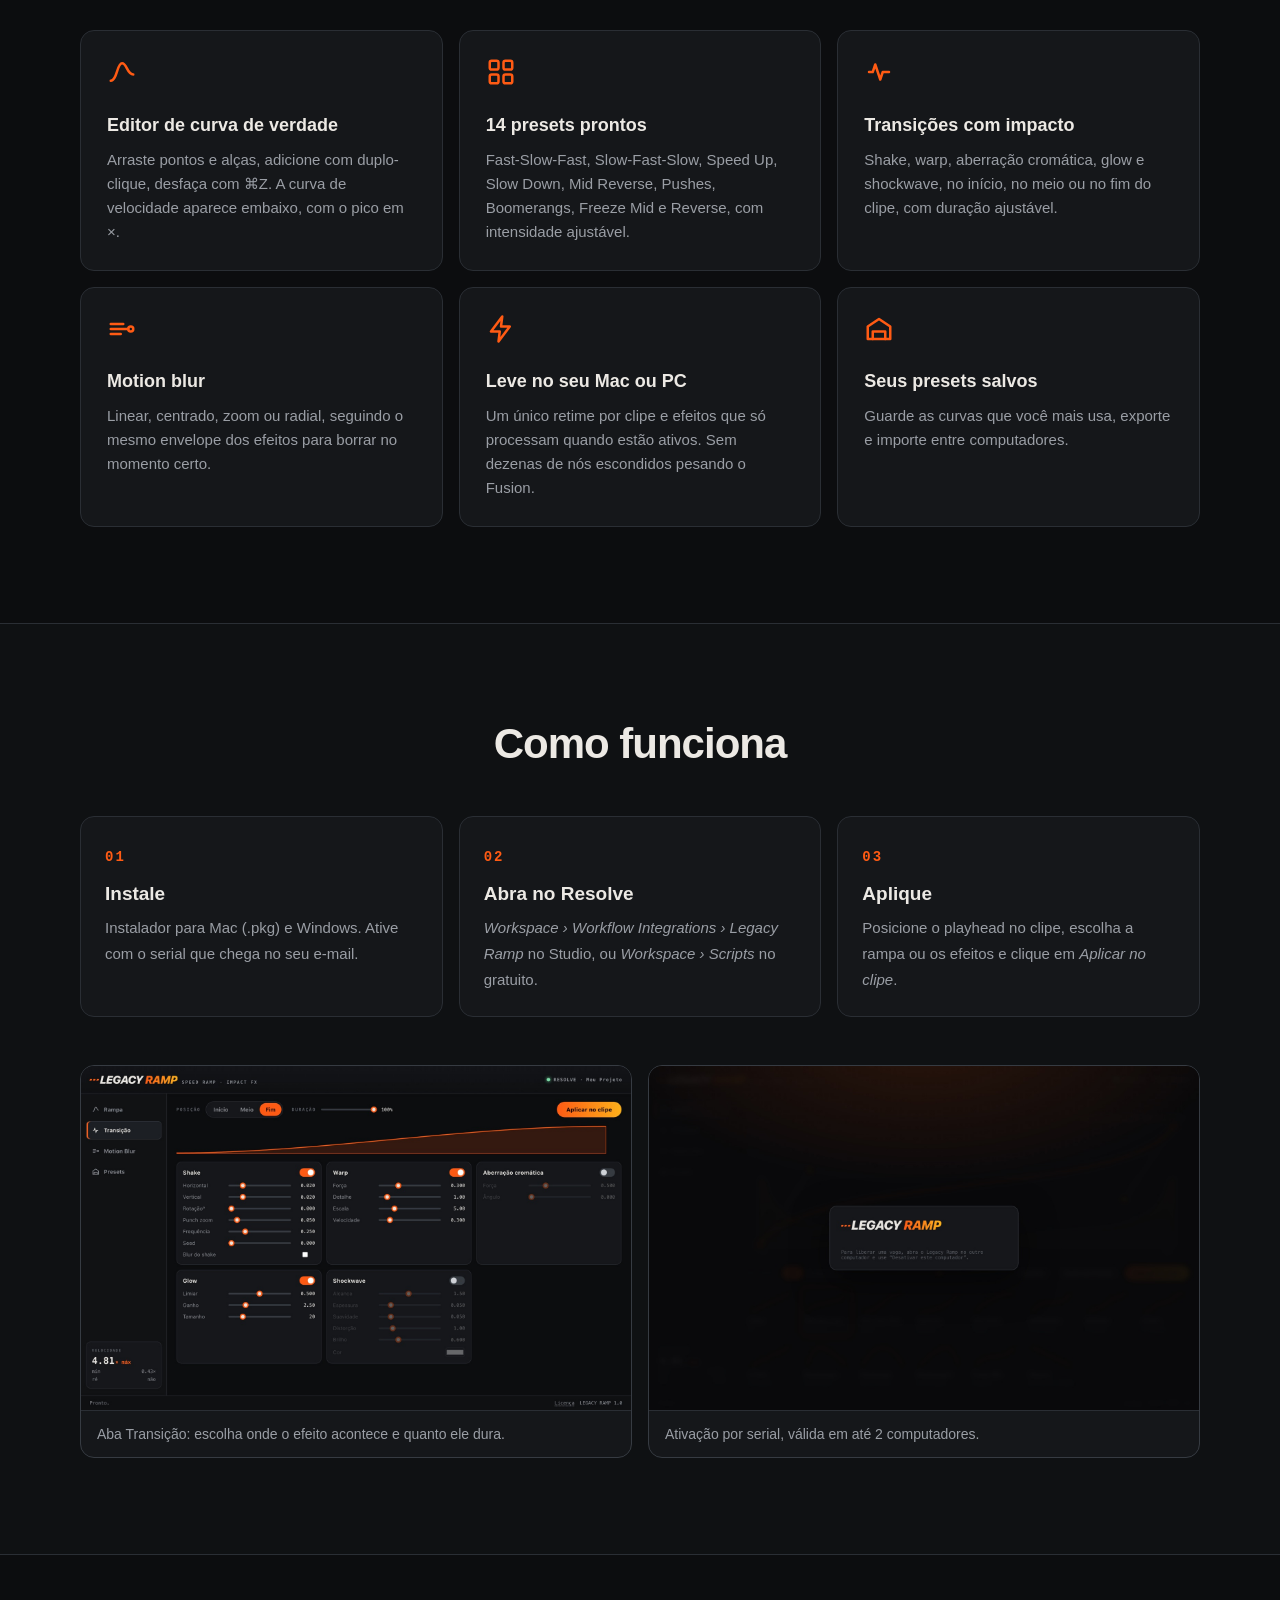
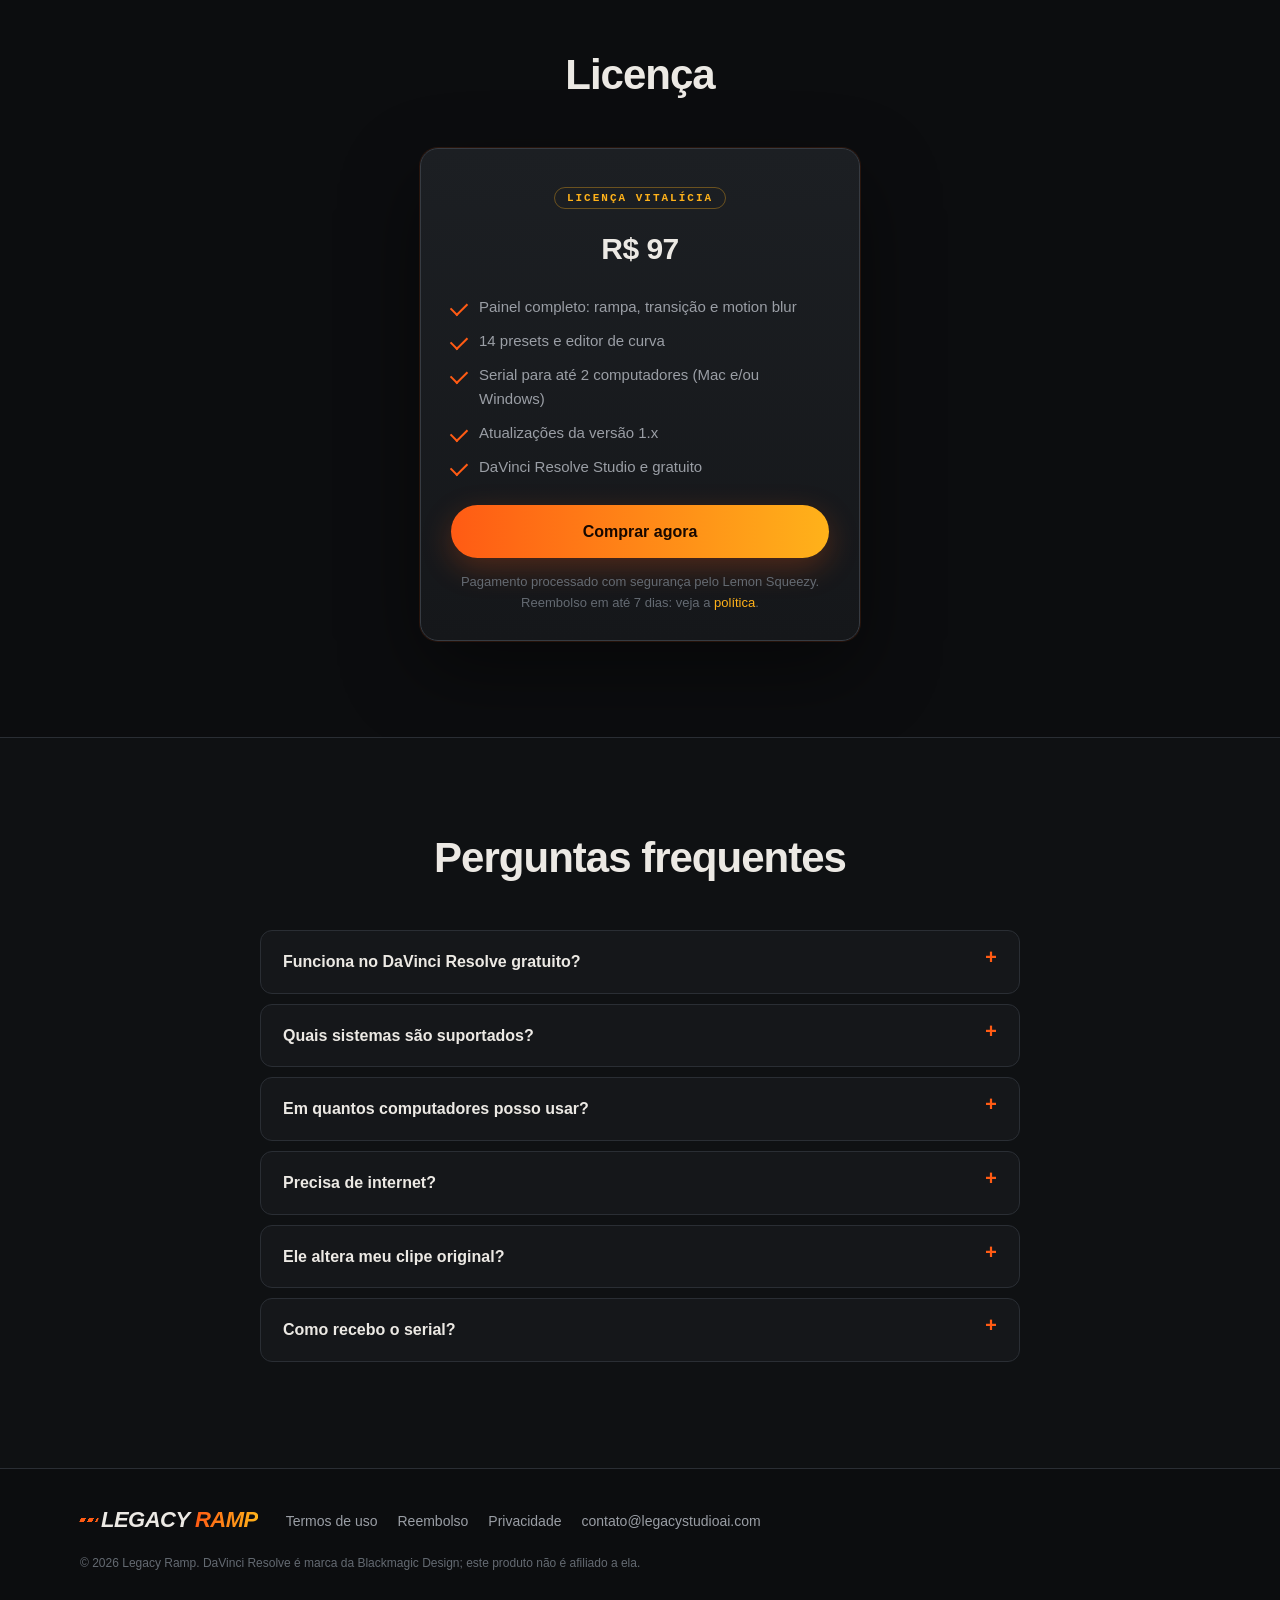
==== commit a1fec850: "Preco e link de compra Co-Authored-By: Claude Opus 5.5 <noreply@anthropic.com>" ====
--- a/index.html
+++ b/index.html
@@ -158,8 +158,8 @@
 
 <script>
   // Fill these when the store is live: price text and the Lemon Squeezy checkout link.
-  const PRICE = "";
-  const CHECKOUT_URL = "";
+  const PRICE = "R$ 97";
+  const CHECKOUT_URL = "https://legacystudioshop.lemonsqueezy.com/checkout/buy/e30a2dd1-e552-4b67-a144-943bc297aa07";
   if (PRICE) document.getElementById("amount").textContent = PRICE;
   if (CHECKOUT_URL) {
     const b = document.getElementById("buy");
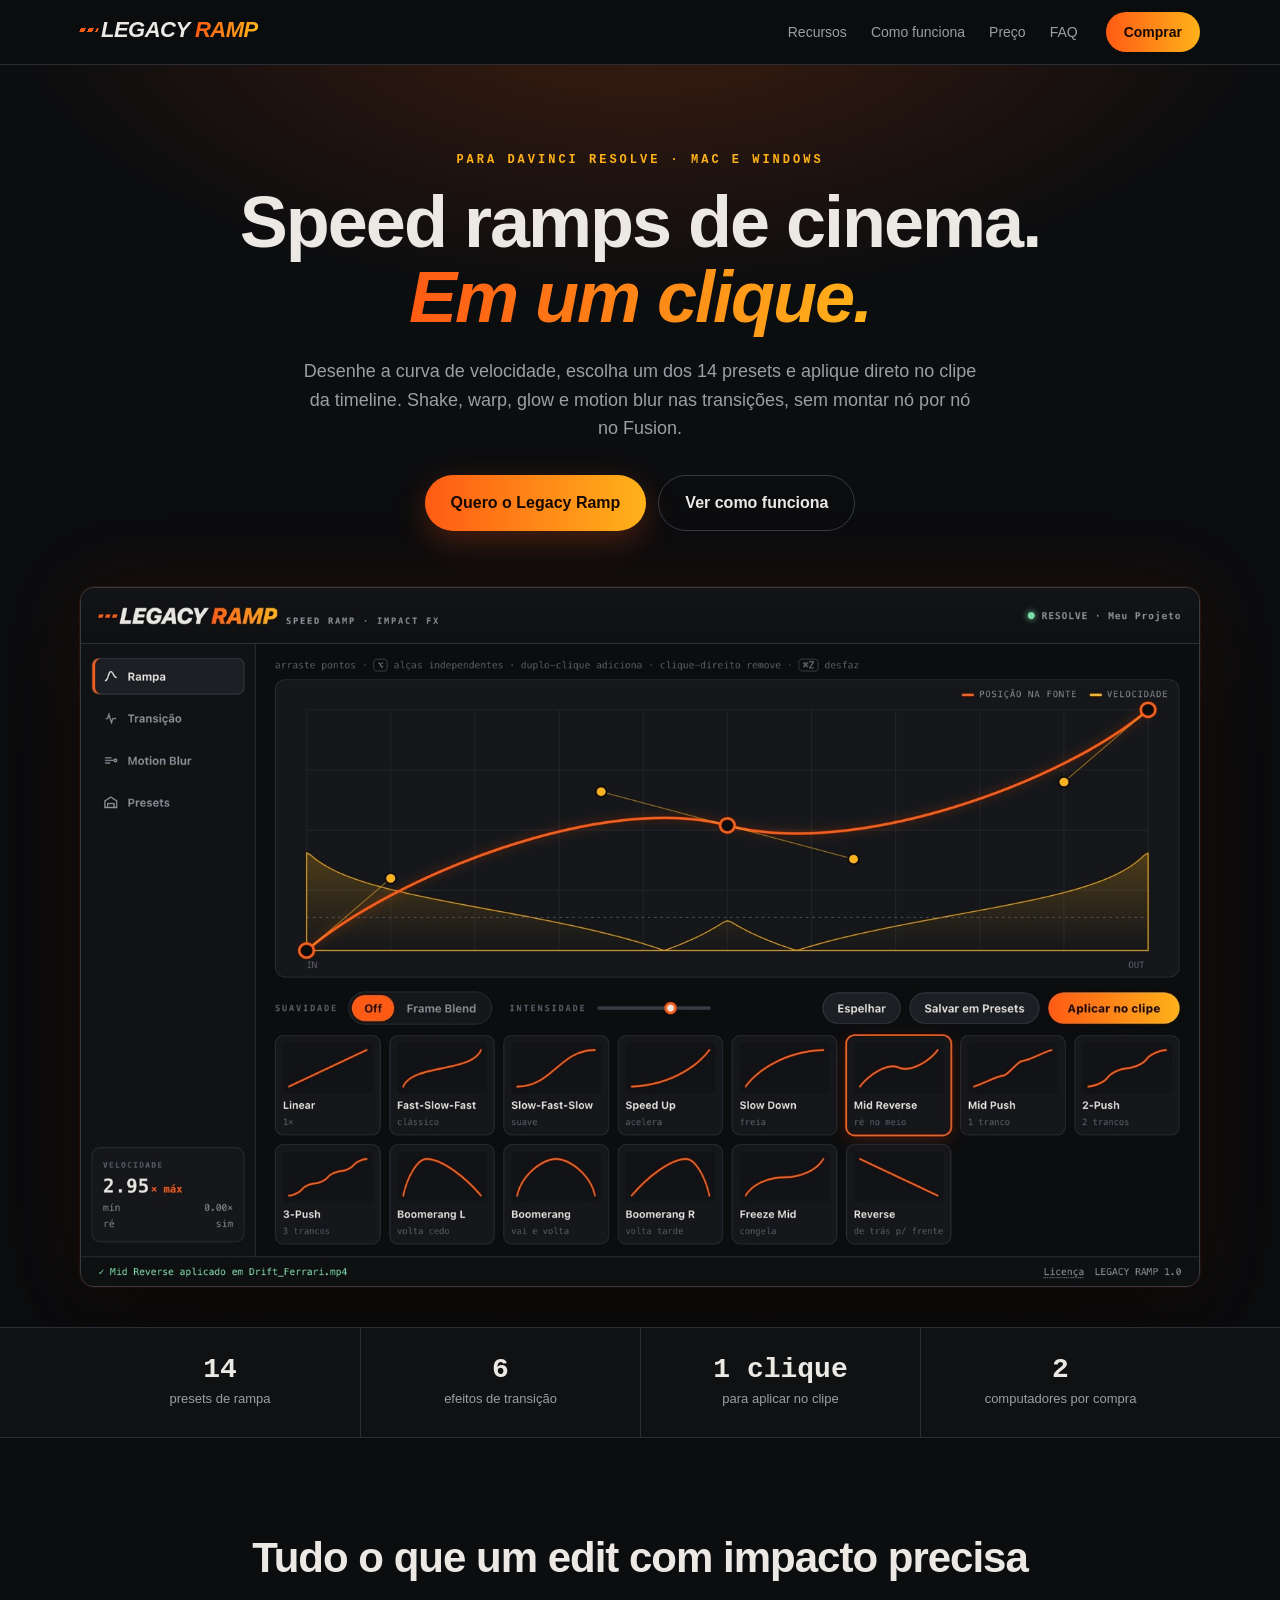
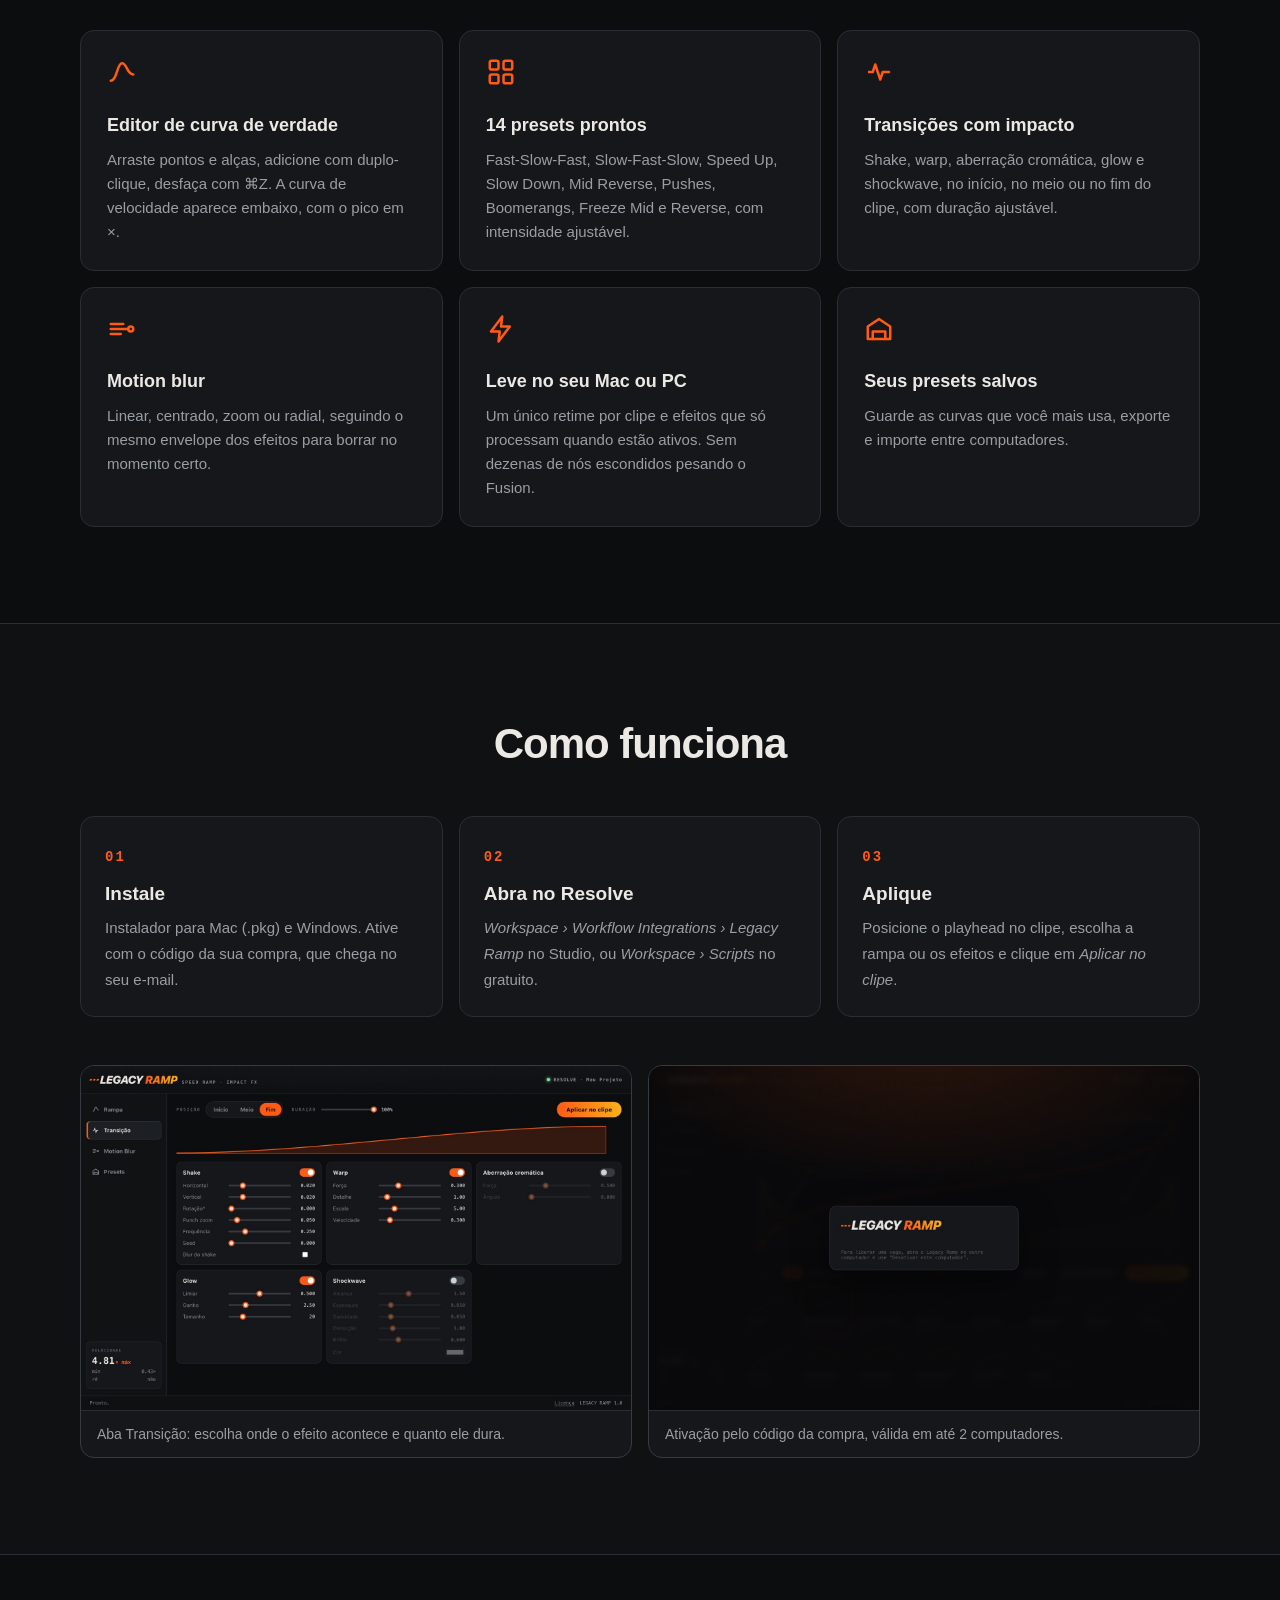
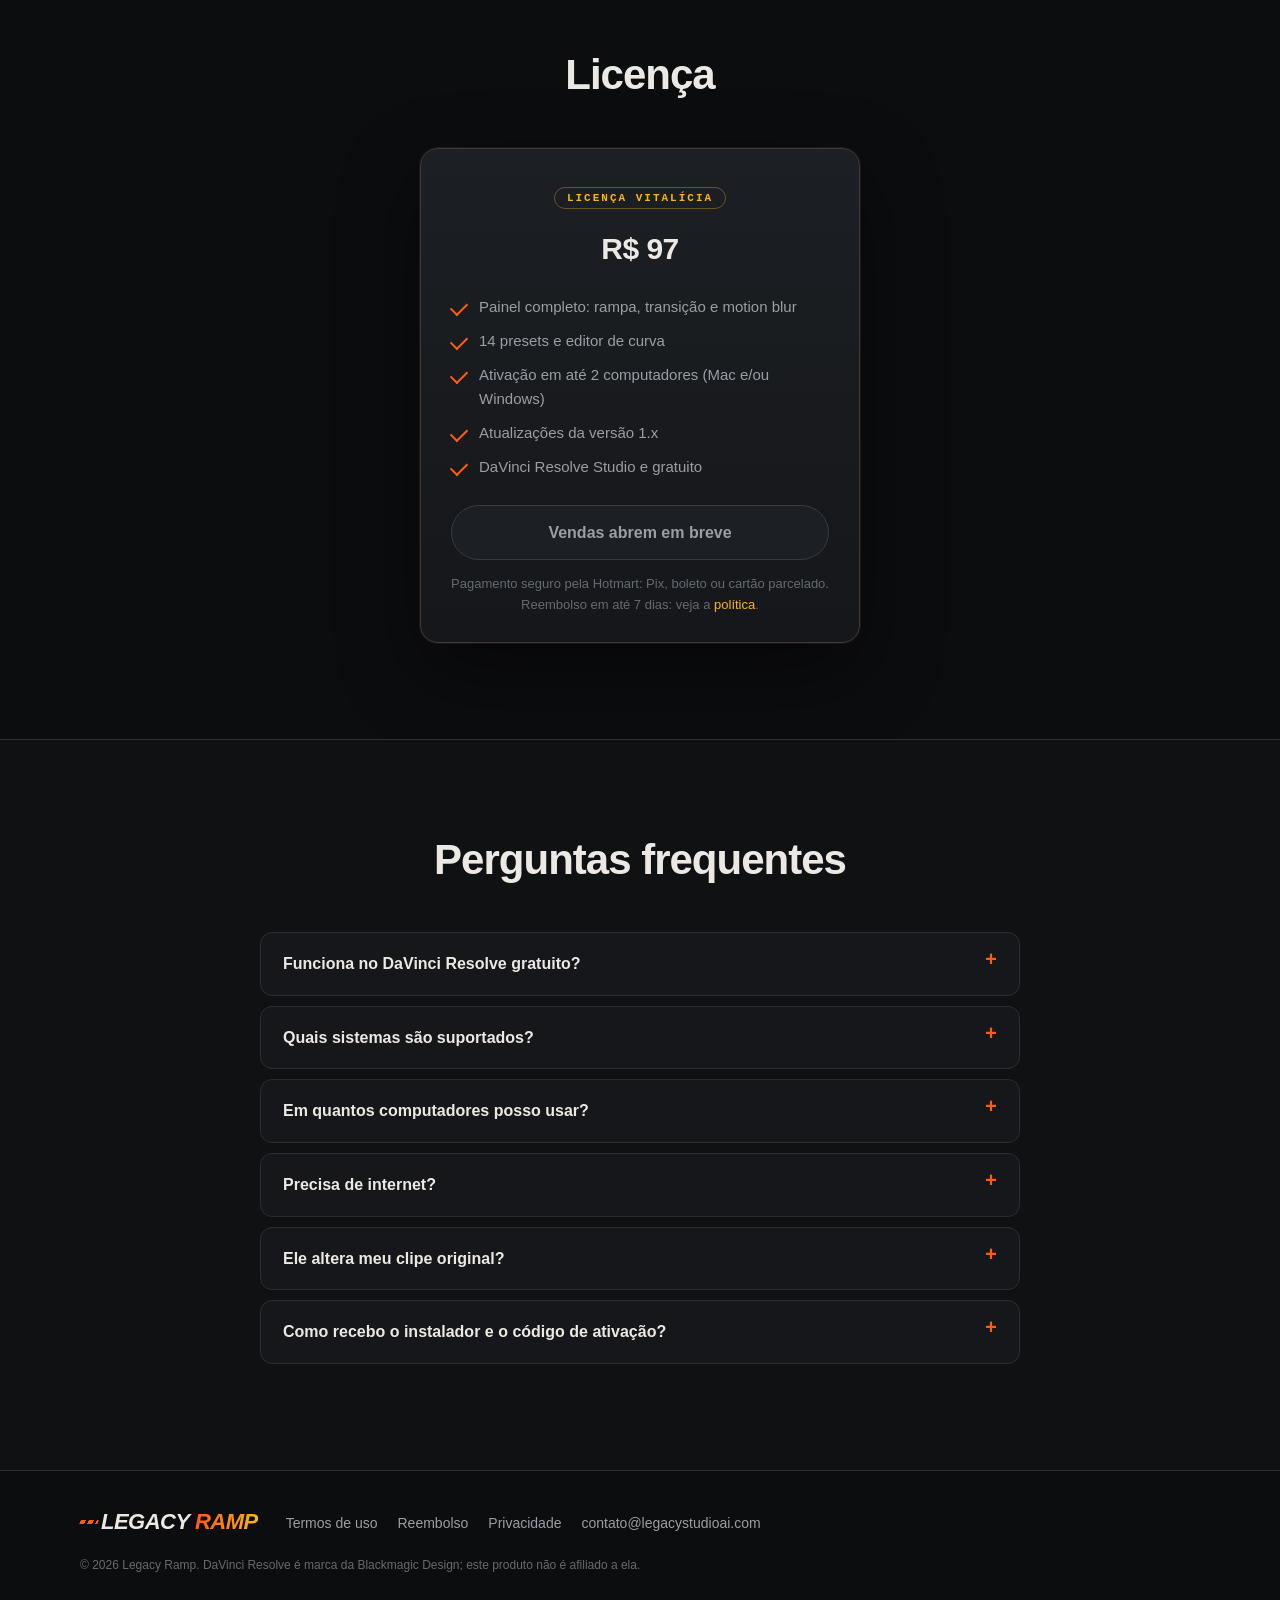
==== commit 407809d7: "Venda pela Hotmart: textos, politicas e privacidade Co-Authored-By: Claude Opus 5.5 <noreply@anthrop" ====
--- a/index.html
+++ b/index.html
@@ -50,7 +50,7 @@
       <div><b>14</b><span>presets de rampa</span></div>
       <div><b>6</b><span>efeitos de transição</span></div>
       <div><b>1 clique</b><span>para aplicar no clipe</span></div>
-      <div><b>2</b><span>computadores por serial</span></div>
+      <div><b>2</b><span>computadores por compra</span></div>
     </div>
   </section>
 
@@ -98,13 +98,13 @@
     <div class="wrap">
       <h2>Como funciona</h2>
       <ol class="steps">
-        <li><b>Instale</b><span>Instalador para Mac (.pkg) e Windows. Ative com o serial que chega no seu e-mail.</span></li>
+        <li><b>Instale</b><span>Instalador para Mac (.pkg) e Windows. Ative com o código da sua compra, que chega no seu e-mail.</span></li>
         <li><b>Abra no Resolve</b><span><i>Workspace › Workflow Integrations › Legacy Ramp</i> no Studio, ou <i>Workspace › Scripts</i> no gratuito.</span></li>
         <li><b>Aplique</b><span>Posicione o playhead no clipe, escolha a rampa ou os efeitos e clique em <i>Aplicar no clipe</i>.</span></li>
       </ol>
       <div class="pair">
         <figure class="shot"><img src="img/fx.jpg" width="1600" height="1000" loading="lazy" alt="Aba Transição: shake, warp e glow ativados, com o envelope do efeito no fim do clipe."><figcaption>Aba Transição: escolha onde o efeito acontece e quanto ele dura.</figcaption></figure>
-        <figure class="shot"><img src="img/gate.jpg" width="1600" height="1000" loading="lazy" alt="Tela de ativação do Legacy Ramp pedindo o serial."><figcaption>Ativação por serial, válida em até 2 computadores.</figcaption></figure>
+        <figure class="shot"><img src="img/gate.jpg" width="1600" height="1000" loading="lazy" alt="Tela de ativação do Legacy Ramp pedindo o código da compra."><figcaption>Ativação pelo código da compra, válida em até 2 computadores.</figcaption></figure>
       </div>
     </div>
   </section>
@@ -119,12 +119,12 @@
         <ul>
           <li>Painel completo: rampa, transição e motion blur</li>
           <li>14 presets e editor de curva</li>
-          <li>Serial para até 2 computadores (Mac e/ou Windows)</li>
+          <li>Ativação em até 2 computadores (Mac e/ou Windows)</li>
           <li>Atualizações da versão 1.x</li>
           <li>DaVinci Resolve Studio e gratuito</li>
         </ul>
         <a class="btn wide disabled" id="buy" href="#preco" aria-disabled="true">Vendas abrem em breve</a>
-        <small>Pagamento processado com segurança pelo Lemon Squeezy. Reembolso em até 7 dias: veja a <a href="politicas.html#reembolso">política</a>.</small>
+        <small>Pagamento seguro pela Hotmart: Pix, boleto ou cartão parcelado. Reembolso em até 7 dias: veja a <a href="politicas.html#reembolso">política</a>.</small>
       </div>
     </div>
   </section>
@@ -135,10 +135,10 @@
       <h2>Perguntas frequentes</h2>
       <details><summary>Funciona no DaVinci Resolve gratuito?</summary><p>Sim. No Studio ele abre como painel em <i>Workspace › Workflow Integrations</i>. No gratuito, esse menu não existe; o Legacy Ramp abre por <i>Workspace › Scripts</i> e mostra a mesma interface no navegador. Nesse caso é preciso ter o Python 3 instalado (python.org).</p></details>
       <details><summary>Quais sistemas são suportados?</summary><p>macOS (Apple Silicon e Intel) e Windows 10/11, com DaVinci Resolve 19 ou mais recente (testado no Resolve 21).</p></details>
-      <details><summary>Em quantos computadores posso usar?</summary><p>Cada serial fica ativo em até 2 computadores ao mesmo tempo. Para trocar de máquina, use <i>Licença › Desativar este computador</i> na antiga e ative na nova.</p></details>
+      <details><summary>Em quantos computadores posso usar?</summary><p>Cada compra fica ativa em até 2 computadores ao mesmo tempo. Para trocar de máquina, use <i>Licença › Desativar este computador</i> na antiga e ative na nova.</p></details>
       <details><summary>Precisa de internet?</summary><p>Só para ativar. Depois disso o Legacy Ramp confere a licença quando há conexão e continua funcionando até 14 dias sem internet.</p></details>
       <details><summary>Ele altera meu clipe original?</summary><p>Não. O Legacy Ramp trabalha na composição Fusion do clipe na timeline; o arquivo de mídia não é modificado e nós que você já tenha nessa composição são mantidos.</p></details>
-      <details><summary>Como recebo o serial?</summary><p>Logo após a compra, no e-mail do recibo, junto com o link para baixar o instalador.</p></details>
+      <details><summary>Como recebo o instalador e o código de ativação?</summary><p>Assim que o pagamento é aprovado, a Hotmart envia por e-mail o acesso ao download e o código da sua compra (começa com HP). É esse código que você usa para ativar.</p></details>
     </div>
   </section>
 </main>
@@ -157,9 +157,9 @@
 </footer>
 
 <script>
-  // Fill these when the store is live: price text and the Lemon Squeezy checkout link.
+  // Fill these when the store is live: price text and the Hotmart checkout link.
   const PRICE = "R$ 97";
-  const CHECKOUT_URL = "https://legacystudioshop.lemonsqueezy.com/checkout/buy/e30a2dd1-e552-4b67-a144-943bc297aa07";
+  const CHECKOUT_URL = "";
   if (PRICE) document.getElementById("amount").textContent = PRICE;
   if (CHECKOUT_URL) {
     const b = document.getElementById("buy");
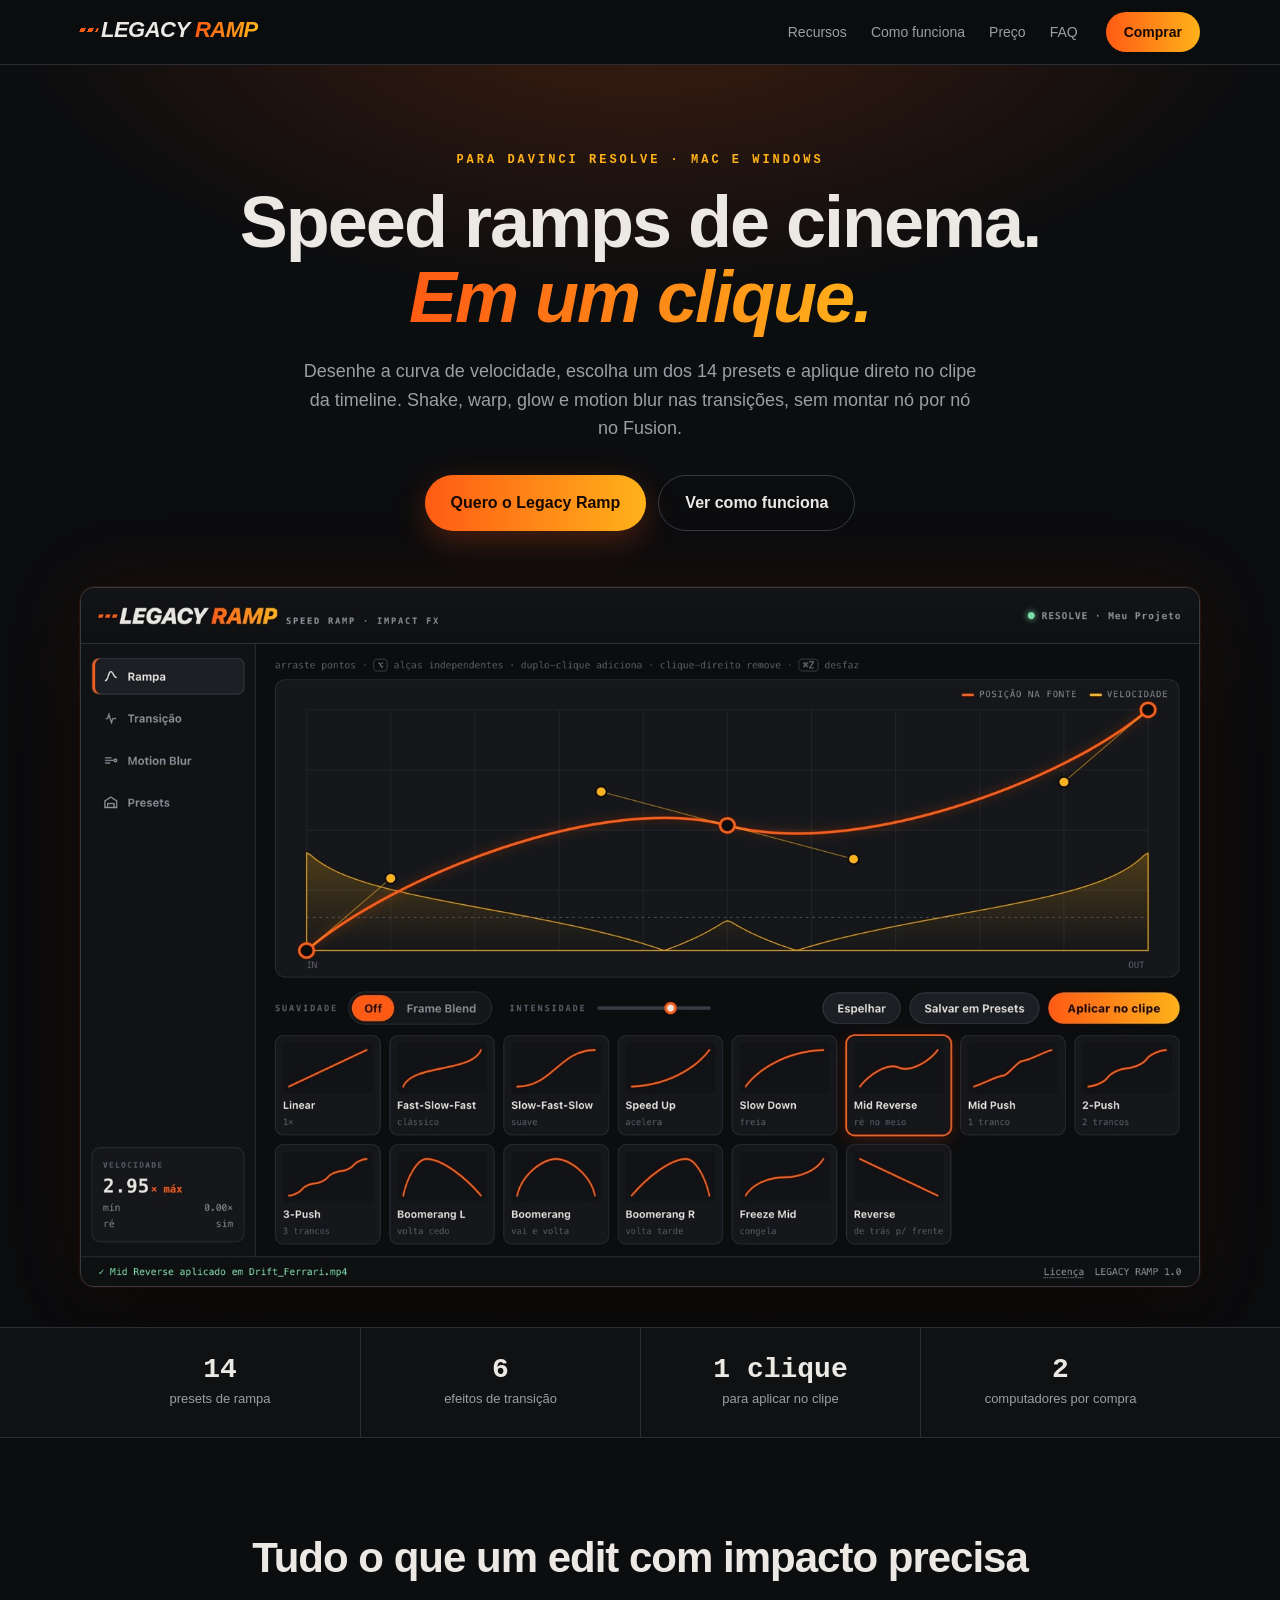
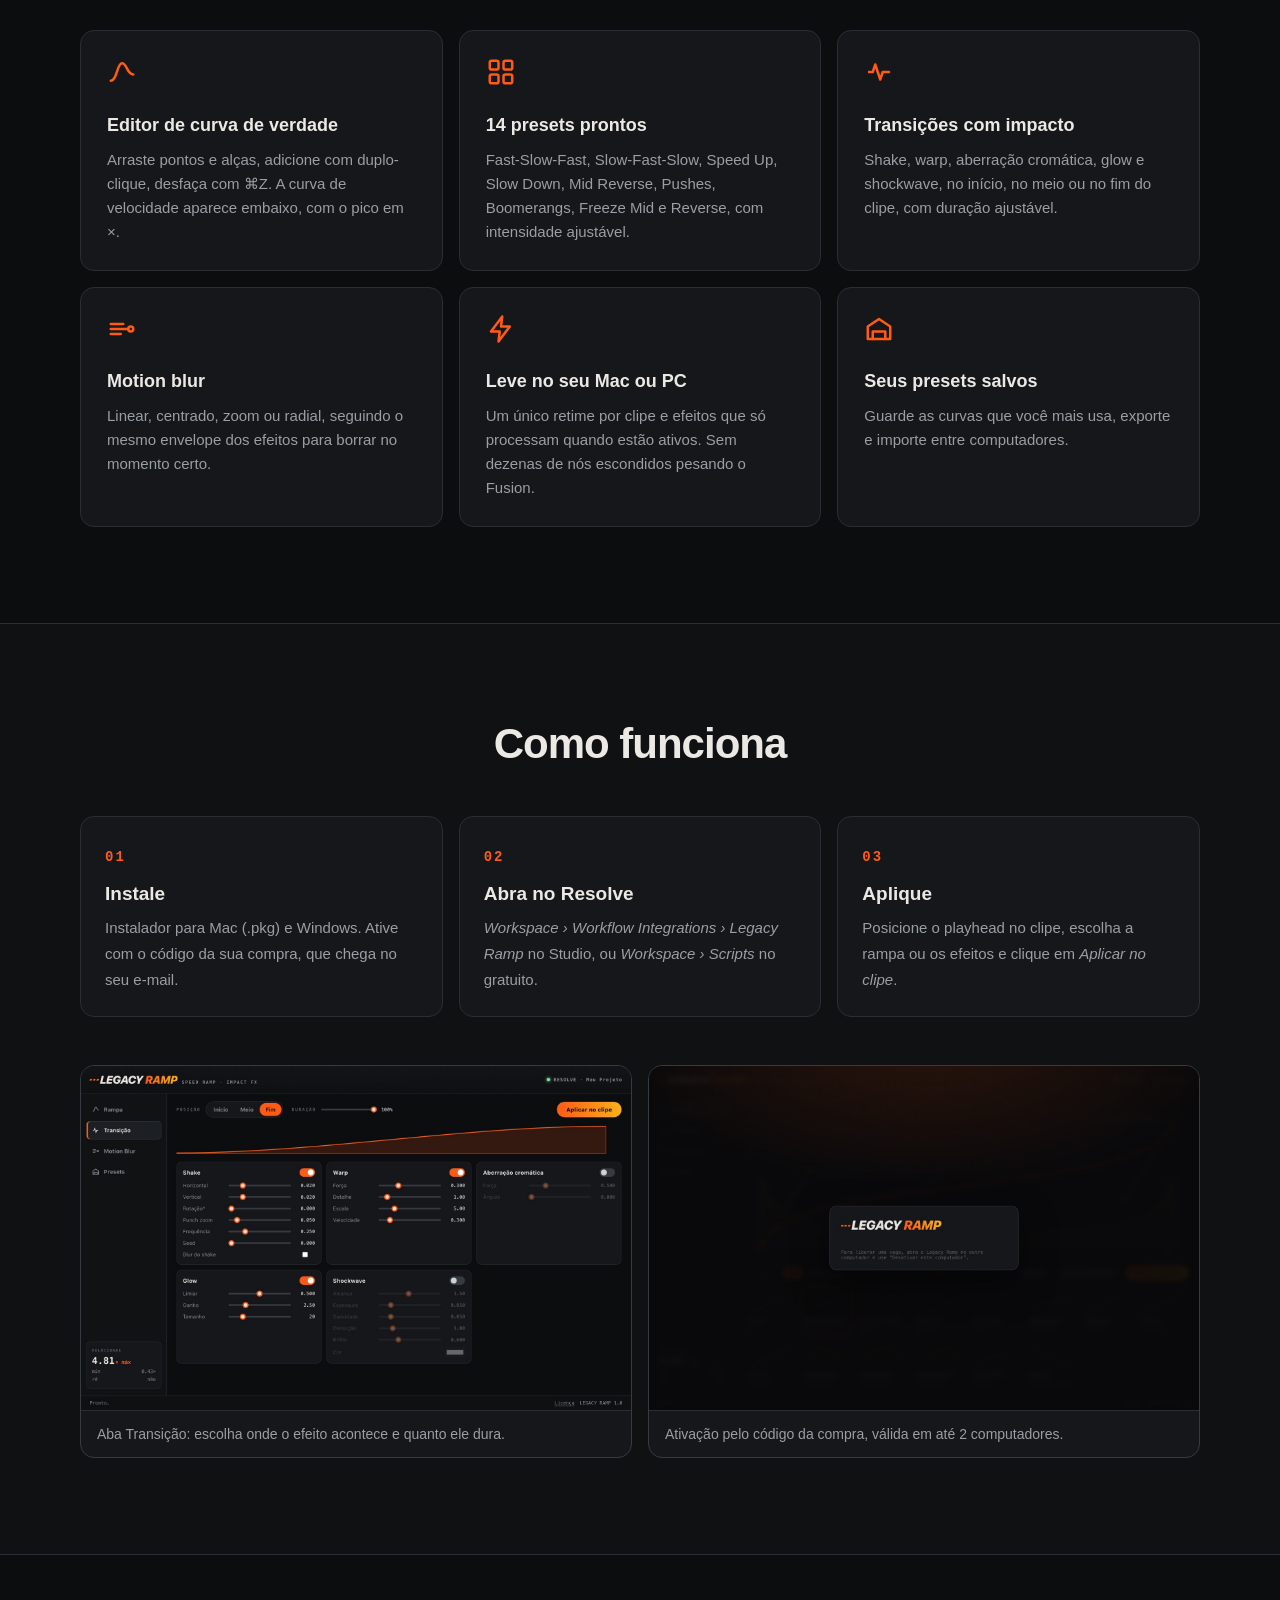
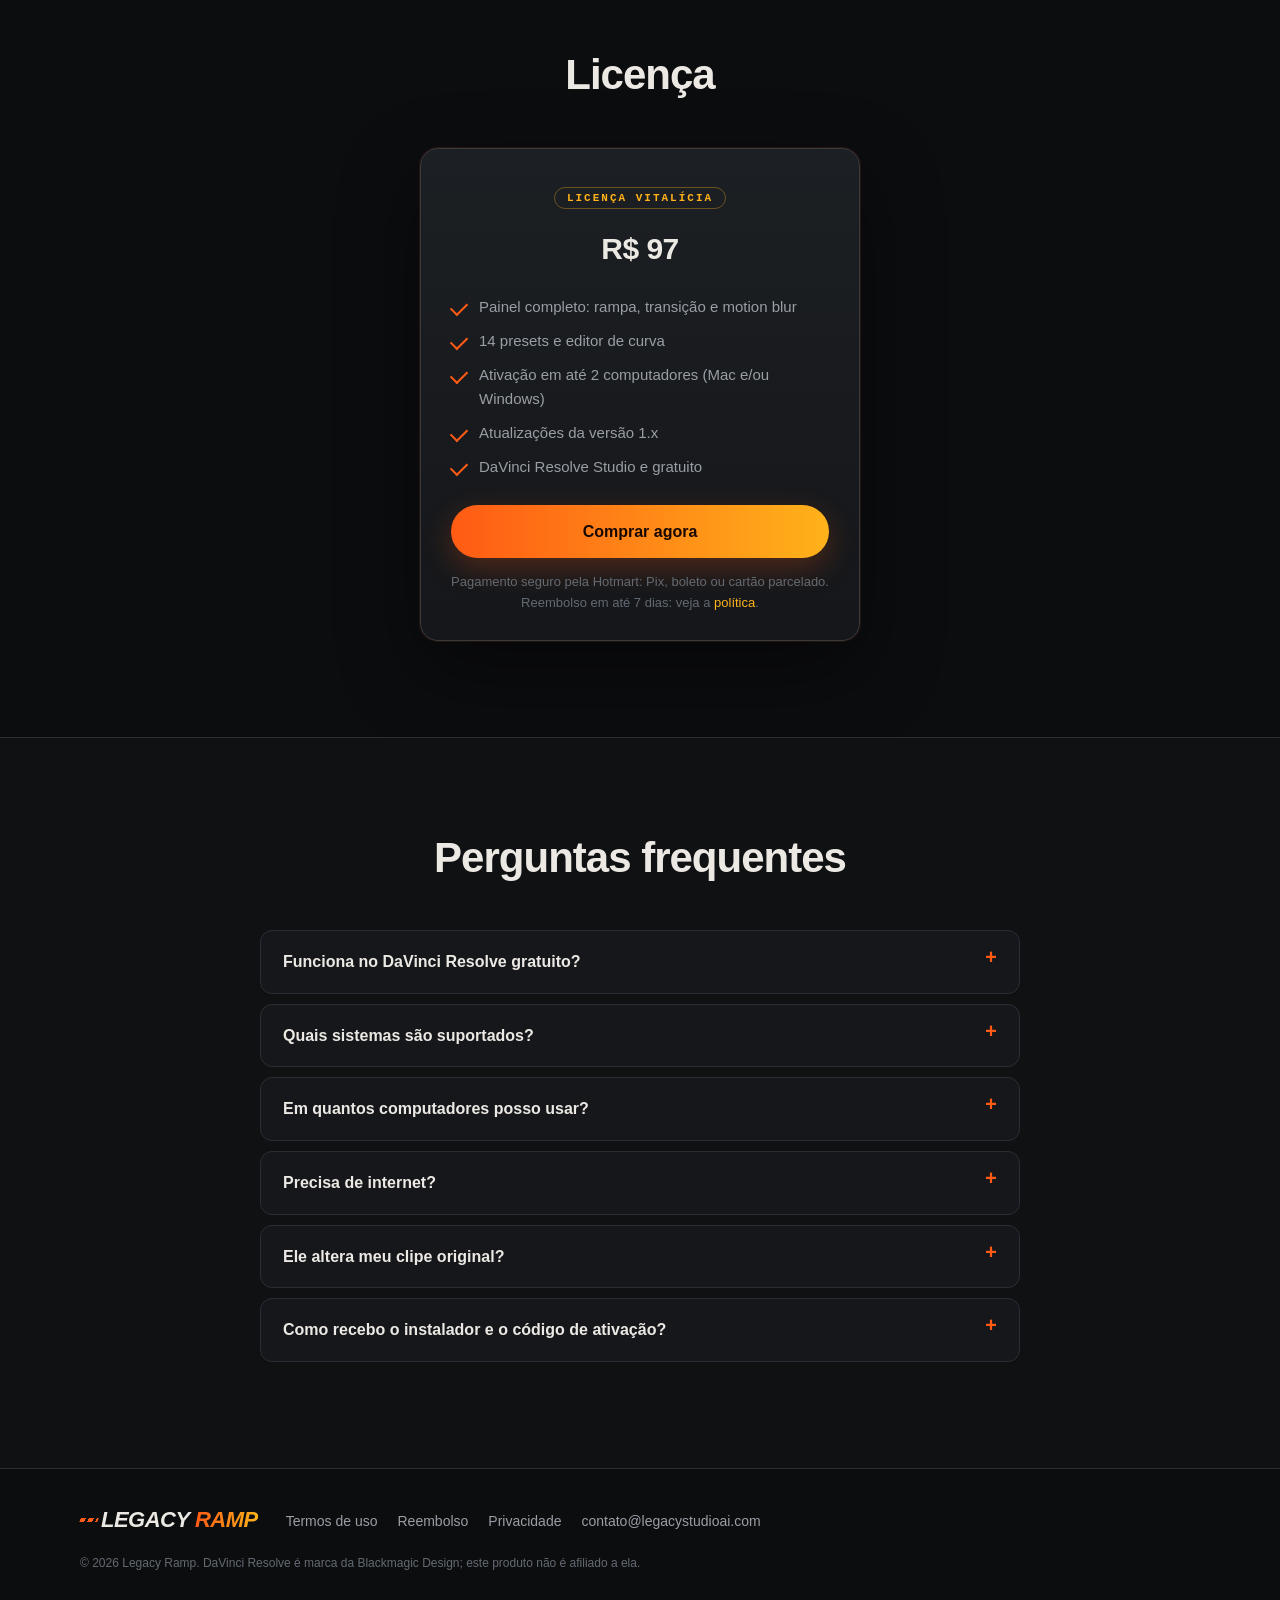
==== commit b5d49834: "Liga o botao de compra ao checkout da Hotmart Co-Authored-By: Claude Opus 5.5 <noreply@anthropic.com" ====
--- a/index.html
+++ b/index.html
@@ -159,7 +159,7 @@
 <script>
   // Fill these when the store is live: price text and the Hotmart checkout link.
   const PRICE = "R$ 97";
-  const CHECKOUT_URL = "";
+  const CHECKOUT_URL = "https://pay.hotmart.com/E108134372P?off=4niczpxr";
   if (PRICE) document.getElementById("amount").textContent = PRICE;
   if (CHECKOUT_URL) {
     const b = document.getElementById("buy");
